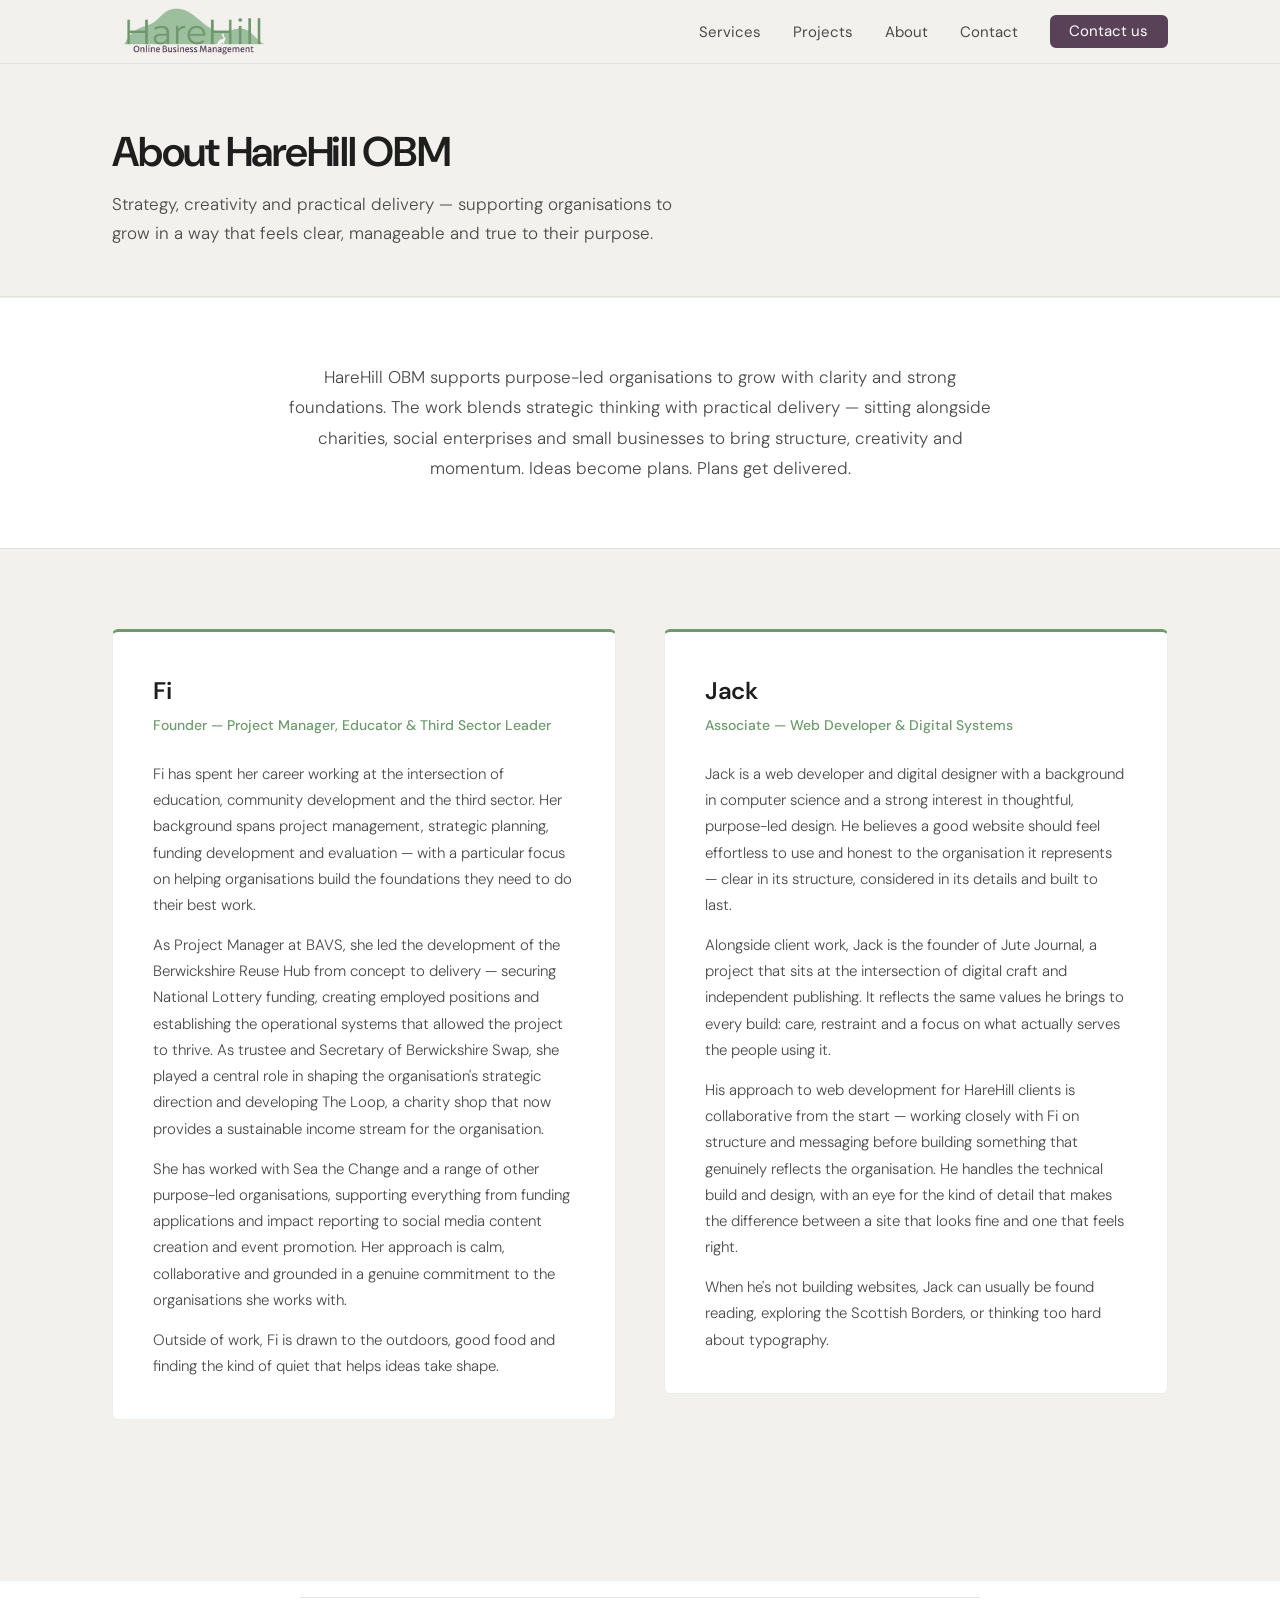
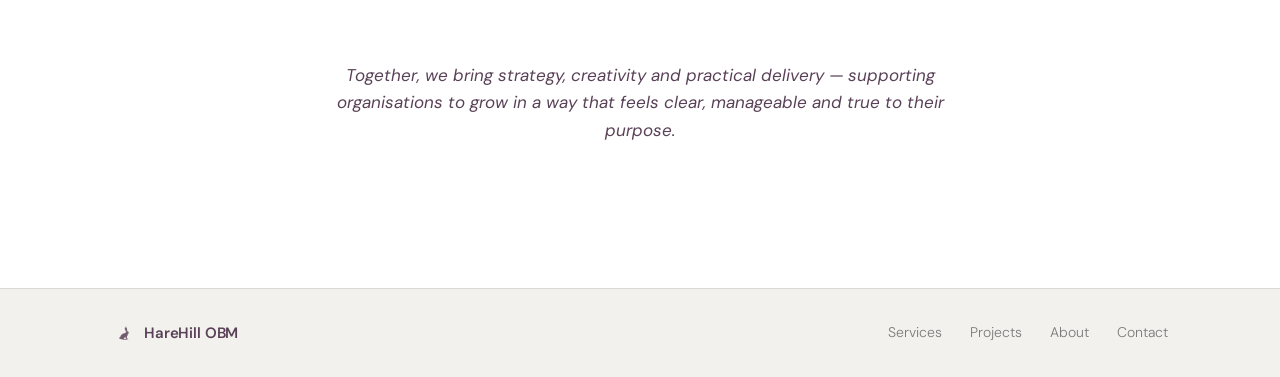
==== about.html @ 1379f740 "fix: replace HH favicon with hare.png across all pages Co-Authored-By: Claude Sonnet 4.6 <noreply@an" ====
<!DOCTYPE html>
<html lang="en">
<head>
  <meta charset="UTF-8">
  <meta name="viewport" content="width=device-width, initial-scale=1.0">
  <meta name="description" content="About HareHill OBM — meet Fi and Jack, the team behind the strategy, creativity and practical delivery.">
  <title>About — HareHill OBM</title>
  <link rel="icon" type="image/png" href="img/hare.png">
  <link rel="preconnect" href="https://fonts.googleapis.com">
  <link rel="preconnect" href="https://fonts.gstatic.com" crossorigin>
  <link href="https://fonts.googleapis.com/css2?family=DM+Sans:ital,opsz,wght@0,9..40,300;0,9..40,400;0,9..40,500;0,9..40,600;1,9..40,300&display=swap" rel="stylesheet">
  <link rel="stylesheet" href="style.css">
</head>
<body>

  <!-- NAV -->
  <header class="nav" id="nav">
    <div class="nav__inner container">
      <a href="index.html" class="nav__logo">
        <img src="img/HareHill%20Logo.png" alt="Hare Hill" class="nav__logo-img">
      </a>
      <button class="nav__hamburger" id="nav-toggle" aria-label="Toggle menu" aria-expanded="false">
        <span></span><span></span><span></span>
      </button>
      <nav class="nav__links">
        <a href="services.html">Services</a>
        <a href="projects.html">Projects</a>
        <a href="about.html">About</a>
        <a href="index.html#contact">Contact</a>
        <a href="index.html#contact" class="btn nav__cta">Contact us</a>
      </nav>
    </div>
  </header>

  <!-- PAGE HERO -->
  <section class="page-hero">
    <div class="container">
      <h1>About HareHill OBM</h1>
      <p>Strategy, creativity and practical delivery — supporting organisations to grow in a way that feels clear, manageable and true to their purpose.</p>
    </div>
  </section>

  <!-- INTRO -->
  <section class="about-intro">
    <div class="container">
      <p>HareHill OBM supports purpose-led organisations to grow with clarity and strong foundations. The work blends strategic thinking with practical delivery — sitting alongside charities, social enterprises and small businesses to bring structure, creativity and momentum. Ideas become plans. Plans get delivered.</p>
    </div>
  </section>

  <!-- TEAM -->
  <section class="team-section">
    <div class="container">
      <div class="team-grid">

        <div class="team-card">
          <h2>Fi</h2>
          <span class="role">Founder — Project Manager, Educator &amp; Third Sector Leader</span>
          <p>Fi has spent her career working at the intersection of education, community development and the third sector. Her background spans project management, strategic planning, funding development and evaluation — with a particular focus on helping organisations build the foundations they need to do their best work.</p>
          <p>As Project Manager at BAVS, she led the development of the Berwickshire Reuse Hub from concept to delivery — securing National Lottery funding, creating employed positions and establishing the operational systems that allowed the project to thrive. As trustee and Secretary of Berwickshire Swap, she played a central role in shaping the organisation's strategic direction and developing The Loop, a charity shop that now provides a sustainable income stream for the organisation.</p>
          <p>She has worked with Sea the Change and a range of other purpose-led organisations, supporting everything from funding applications and impact reporting to social media content creation and event promotion. Her approach is calm, collaborative and grounded in a genuine commitment to the organisations she works with.</p>
          <p>Outside of work, Fi is drawn to the outdoors, good food and finding the kind of quiet that helps ideas take shape.</p>
        </div>

        <div class="team-card">
          <h2>Jack</h2>
          <span class="role">Associate — Web Developer &amp; Digital Systems</span>
          <p>Jack is a web developer and digital designer with a background in computer science and a strong interest in thoughtful, purpose-led design. He believes a good website should feel effortless to use and honest to the organisation it represents — clear in its structure, considered in its details and built to last.</p>
          <p>Alongside client work, Jack is the founder of Jute Journal, a project that sits at the intersection of digital craft and independent publishing. It reflects the same values he brings to every build: care, restraint and a focus on what actually serves the people using it.</p>
          <p>His approach to web development for HareHill clients is collaborative from the start — working closely with Fi on structure and messaging before building something that genuinely reflects the organisation. He handles the technical build and design, with an eye for the kind of detail that makes the difference between a site that looks fine and one that feels right.</p>
          <p>When he's not building websites, Jack can usually be found reading, exploring the Scottish Borders, or thinking too hard about typography.</p>
        </div>

      </div>
    </div>
  </section>

  <!-- CLOSING -->
  <section class="about-closing-section">
    <div class="container">
      <p class="about-closing">Together, we bring strategy, creativity and practical delivery — supporting organisations to grow in a way that feels clear, manageable and true to their purpose.</p>
    </div>
  </section>

  <!-- FOOTER -->
  <footer class="footer">
    <div class="container footer__inner">
      <div class="footer__logo">
        <img src="img/hare.png" alt="Hare Hill" class="footer__hare">
        <span>HareHill OBM</span>
      </div>
      <nav class="footer__links">
        <a href="services.html">Services</a>
        <a href="projects.html">Projects</a>
        <a href="about.html">About</a>
        <a href="index.html#contact">Contact</a>
      </nav>
    </div>
  </footer>

  <script>
    const nav = document.getElementById('nav');
    window.addEventListener('scroll', () => {
      nav.classList.toggle('nav--scrolled', window.scrollY > 10);
    }, { passive: true });

    const toggle = document.getElementById('nav-toggle');
    const navLinks = document.querySelector('.nav__links');
    toggle.addEventListener('click', () => {
      const open = navLinks.classList.toggle('is-open');
      toggle.setAttribute('aria-expanded', open);
    });
    navLinks.querySelectorAll('a').forEach(a => {
      a.addEventListener('click', () => {
        navLinks.classList.remove('is-open');
        toggle.setAttribute('aria-expanded', 'false');
      });
    });
  </script>

</body>
</html>
---- style.css ----
/* ── Reset & Base ─────────────────────────────────────────── */
*, *::before, *::after {
  box-sizing: border-box;
  margin: 0;
  padding: 0;
}

:root {
  --cream:      #f3f1ee;
  --green-dark: #6e9a6e;
  --green-light:#9dbf9e;
  --plum:       #594157;
  --ink:        #1e1e1e;
  --ink-mid:    #4a4a4a;
  --ink-light:  #7a7a7a;
  --white:      #ffffff;

  --font: 'DM Sans', system-ui, sans-serif;
  --container: 1120px;
  --radius: 6px;
  --nav-h: 64px;
}

html {
  scroll-behavior: smooth;
  font-size: 16px;
}

body {
  font-family: var(--font);
  background: var(--cream);
  color: var(--ink);
  line-height: 1.6;
  -webkit-font-smoothing: antialiased;
}

a {
  color: inherit;
  text-decoration: none;
}

img { display: block; max-width: 100%; }

/* ── Layout ───────────────────────────────────────────────── */
.container {
  width: 100%;
  max-width: var(--container);
  margin-inline: auto;
  padding-inline: 2rem;
}

/* ── Typography helpers ───────────────────────────────────── */
.section-header {
  max-width: 540px;
  margin-bottom: 3rem;
}

.section-header h2 {
  font-size: clamp(1.6rem, 3vw, 2rem);
  font-weight: 600;
  color: var(--green-dark);
  letter-spacing: -0.02em;
  margin-bottom: 0.5rem;
}

.section-sub {
  color: var(--ink-mid);
  font-size: 1rem;
  font-weight: 300;
}

/* ── Buttons ──────────────────────────────────────────────── */
.btn {
  display: inline-block;
  padding: 0.75rem 1.75rem;
  border-radius: var(--radius);
  font-family: var(--font);
  font-size: 0.9375rem;
  font-weight: 500;
  cursor: pointer;
  transition: background 0.18s, color 0.18s, border-color 0.18s;
  border: 2px solid transparent;
  line-height: 1;
}

.btn--primary {
  background: var(--green-dark);
  color: var(--white);
  border-color: var(--green-dark);
}
.btn--primary:hover {
  background: #5c8560;
  border-color: #5c8560;
}

.btn--plum {
  background: var(--plum);
  color: var(--white);
  border-color: var(--plum);
}
.btn--plum:hover {
  background: #47324a;
  border-color: #47324a;
}

.btn--outline {
  background: transparent;
  color: var(--green-dark);
  border-color: var(--green-dark);
}
.btn--outline:hover {
  background: var(--green-dark);
  color: var(--white);
}

/* ── Nav ──────────────────────────────────────────────────── */
.nav {
  position: sticky;
  top: 0;
  z-index: 100;
  height: var(--nav-h);
  background: var(--cream);
  border-bottom: 1px solid rgba(110,154,110,0.18);
  transition: background 0.2s, box-shadow 0.2s;
}

.nav--scrolled {
  background: rgba(243,241,238,0.92);
  backdrop-filter: blur(8px);
  box-shadow: 0 1px 0 rgba(0,0,0,0.06);
}

.nav__inner {
  height: 100%;
  display: flex;
  align-items: center;
  justify-content: space-between;
}

.nav__logo {
  display: flex;
  align-items: center;
}

.nav__logo-img {
  height: 50px;
  width: auto;
  display: block;
}

.nav__links {
  display: flex;
  gap: 2rem;
  align-items: center;
}

.nav__links a {
  font-size: 0.9375rem;
  font-weight: 400;
  color: var(--ink-mid);
  transition: color 0.15s;
}

.nav__links a:hover {
  color: var(--green-dark);
}

.nav__links a.is-active {
  color: var(--green-dark);
  font-weight: 500;
}

.nav__cta {
  padding: 0.45rem 1.1rem;
  font-size: 0.875rem;
  background: var(--plum);
  color: var(--white) !important;
  border-color: var(--plum);
  font-weight: 500;
  border-radius: var(--radius);
  border: 2px solid var(--plum);
}

.nav__cta:hover {
  background: #47324a !important;
  border-color: #47324a;
  color: var(--white) !important;
}

/* ── Hamburger ────────────────────────────────────────────── */
.nav__hamburger {
  display: none;
  flex-direction: column;
  justify-content: center;
  gap: 5px;
  background: none;
  border: none;
  cursor: pointer;
  padding: 4px;
}

.nav__hamburger span {
  display: block;
  width: 22px;
  height: 2px;
  background: var(--ink-mid);
  border-radius: 2px;
  transition: transform 0.2s, opacity 0.2s;
}

/* ── Hero ─────────────────────────────────────────────────── */
.hero {
  padding: 7rem 0 6rem;
}

.hero__inner {
  max-width: 680px;
}

.hero__eyebrow {
  display: inline-flex;
  align-items: center;
  background: rgba(89,65,87,0.08);
  color: var(--plum);
  border-radius: 999px;
  padding: 0.3rem 0.85rem;
  font-size: 0.8125rem;
  font-weight: 500;
  letter-spacing: 0.04em;
  margin-bottom: 1.25rem;
}

.hero__eyebrow img {
  height: 16px;
  width: auto;
  opacity: 0.75;
  margin-right: 6px;
}

.hero__headline {
  font-size: clamp(2.2rem, 5vw, 3.4rem);
  font-weight: 600;
  line-height: 1.15;
  letter-spacing: -0.03em;
  color: var(--ink);
  margin-bottom: 1.25rem;
}

.hero__highlight {
  color: var(--green-dark);
}

.hero__sub {
  font-size: 1.125rem;
  font-weight: 300;
  color: var(--ink-mid);
  margin-bottom: 2.25rem;
  max-width: 520px;
}

/* ── Hare Divider ─────────────────────────────────────────── */
.hare-divider {
  display: flex;
  justify-content: center;
  padding: 1rem 0;
}

.hare-divider img {
  height: 40px;
  width: auto;
  opacity: 0.3;
}

/* ── Clients & Partners ───────────────────────────────────── */
.clients {
  padding: 2rem 0 2.5rem;
  border-top: 1px solid rgba(110,154,110,0.15);
}

.clients__label {
  font-size: 0.75rem;
  font-weight: 500;
  color: var(--ink-light);
  letter-spacing: 0.06em;
  text-transform: uppercase;
  text-align: center;
  margin-bottom: 1.5rem;
}

.clients .marquee__item {
  width: auto;
  height: auto;
  padding: 0.75rem 1.5rem;
  min-width: 120px;
}

.clients .marquee__item img {
  height: 60px;
  width: auto;
  object-fit: contain;
  display: block;
}

/* ── Services ─────────────────────────────────────────────── */
.services {
  padding: 5rem 0 6rem;
  border-top: 1px solid rgba(110,154,110,0.15);
}

.services__grid {
  display: grid;
  grid-template-columns: repeat(3, 1fr);
  gap: 1.25rem;
}

.card {
  background: var(--white);
  border-top: 3px solid var(--green-dark);
  border-right: 1px solid rgba(110,154,110,0.15);
  border-bottom: 1px solid rgba(110,154,110,0.15);
  border-left: 1px solid rgba(110,154,110,0.15);
  border-radius: var(--radius);
  padding: 1.75rem;
  transition: border-color 0.18s;
}

.card:hover {
  border-color: var(--green-light);
  border-top-color: var(--green-dark);
}

.card__icon {
  width: 40px;
  height: 40px;
  display: flex;
  align-items: center;
  justify-content: center;
  background: var(--cream);
  border-radius: var(--radius);
  color: var(--plum);
  margin-bottom: 1.1rem;
}

.card h3 {
  font-size: 0.9375rem;
  font-weight: 600;
  color: var(--ink);
  margin-bottom: 0.5rem;
  letter-spacing: -0.01em;
}

.card p {
  font-size: 0.875rem;
  color: var(--ink-mid);
  font-weight: 300;
  line-height: 1.65;
}

.card__link {
  font-size: 0.8125rem;
  font-weight: 500;
  color: var(--green-dark);
  margin-top: 0.85rem;
  display: block;
  transition: color 0.15s;
}

.card__link:hover {
  color: var(--plum);
}

/* ── Projects / Marquee ───────────────────────────────────── */
.projects {
  padding: 5rem 0 6rem;
  border-top: 1px solid rgba(110,154,110,0.15);
}

.marquee {
  overflow: hidden;
  position: relative;
}

.marquee::before,
.marquee::after {
  content: '';
  position: absolute;
  top: 0;
  bottom: 0;
  width: 80px;
  z-index: 2;
  pointer-events: none;
}

.marquee::before {
  left: 0;
  background: linear-gradient(to right, var(--cream), transparent);
}

.marquee::after {
  right: 0;
  background: linear-gradient(to left, var(--cream), transparent);
}

.marquee__track {
  display: flex;
  gap: 1.5rem;
  width: max-content;
  animation: marquee-scroll 30s linear infinite;
}

.marquee__item {
  width: 140px;
  height: 60px;
  background: var(--white);
  border: 1px solid rgba(110,154,110,0.15);
  border-radius: var(--radius);
  display: flex;
  align-items: center;
  justify-content: center;
  flex-shrink: 0;
}

.marquee__item span {
  font-size: 0.75rem;
  color: var(--ink-light);
  font-weight: 300;
}

@keyframes marquee-scroll {
  from { transform: translateX(0); }
  to { transform: translateX(-50%); }
}

/* ── About ────────────────────────────────────────────────── */
.about {
  padding: 5rem 0 6rem;
  border-top: 1px solid rgba(110,154,110,0.15);
  background: var(--white);
}

.about__inner {
  max-width: 680px;
}

.about__text h2 {
  font-size: clamp(1.6rem, 3vw, 2rem);
  font-weight: 600;
  color: var(--green-dark);
  letter-spacing: -0.02em;
  margin-bottom: 1.25rem;
}

.about__text p {
  font-size: 0.9375rem;
  color: var(--ink-mid);
  font-weight: 300;
  line-height: 1.75;
  margin-bottom: 1rem;
}

.about__text p:last-of-type {
  margin-bottom: 2rem;
}

.about__aside {
  display: flex;
  flex-direction: column;
  gap: 1.75rem;
}

.about__stat {
  background: var(--plum);
  border-radius: var(--radius);
  padding: 1.25rem 1.5rem;
  display: flex;
  flex-direction: column;
  gap: 0.2rem;
  position: relative;
  overflow: hidden;
}

.about__stat-num {
  font-size: 2rem;
  font-weight: 600;
  color: var(--white);
  letter-spacing: -0.03em;
  line-height: 1;
}

.about__stat-label {
  font-size: 0.875rem;
  color: rgba(255,255,255,0.65);
  font-weight: 300;
}

.stat__hare {
  position: absolute;
  right: -8px;
  bottom: -8px;
  height: 52px;
  width: auto;
  opacity: 0.12;
  filter: brightness(0) invert(1);
}

/* ── Contact ──────────────────────────────────────────────── */
.contact {
  padding: 5rem 0 6rem;
  border-top: 1px solid rgba(110,154,110,0.15);
}

.contact__form {
  max-width: 640px;
  display: flex;
  flex-direction: column;
  gap: 1.25rem;
}

.form-row--two {
  display: grid;
  grid-template-columns: 1fr 1fr;
  gap: 1.25rem;
}

.form-group {
  display: flex;
  flex-direction: column;
  gap: 0.4rem;
}

.form-group label {
  font-size: 0.8125rem;
  font-weight: 500;
  color: var(--ink-mid);
  letter-spacing: 0.01em;
}

.form-group input,
.form-group textarea {
  font-family: var(--font);
  font-size: 0.9375rem;
  font-weight: 300;
  color: var(--ink);
  background: var(--white);
  border: 1px solid rgba(110,154,110,0.3);
  border-radius: var(--radius);
  padding: 0.75rem 1rem;
  outline: none;
  transition: border-color 0.15s;
  resize: vertical;
}

.form-group input::placeholder,
.form-group textarea::placeholder {
  color: #b0aeab;
}

.form-group input:focus,
.form-group textarea:focus {
  border-color: var(--green-dark);
}

/* ── Footer ───────────────────────────────────────────────── */
.footer {
  padding: 2rem 0;
  border-top: 1px solid rgba(89,65,87,0.15);
}

.footer__inner {
  display: flex;
  align-items: center;
  justify-content: space-between;
}

.footer__logo {
  display: flex;
  align-items: center;
  gap: 8px;
  font-size: 0.9375rem;
  font-weight: 600;
  color: var(--plum);
  letter-spacing: -0.01em;
}

.footer__hare {
  height: 24px;
  width: auto;
  opacity: 0.85;
}

.footer__links {
  display: flex;
  gap: 1.75rem;
}

.footer__links a {
  font-size: 0.875rem;
  font-weight: 300;
  color: var(--ink-light);
  transition: color 0.15s;
}

.footer__links a:hover {
  color: var(--plum);
}

/* ── Scroll margin ────────────────────────────────────────── */
#hero, #services, #projects, #about, #contact {
  scroll-margin-top: var(--nav-h);
}

/* ── Project Cards (homepage grid) ───────────────────────── */
.projects__grid {
  display: grid;
  grid-template-columns: repeat(2, 1fr);
  gap: 1.25rem;
}

.project-card {
  display: block;
  background: var(--white);
  border-top: 3px solid var(--green-dark);
  border-right: 1px solid rgba(110,154,110,0.15);
  border-bottom: 1px solid rgba(110,154,110,0.15);
  border-left: 1px solid rgba(110,154,110,0.15);
  border-radius: var(--radius);
  overflow: hidden;
  transition: border-color 0.18s, box-shadow 0.18s;
  color: inherit;
}

.project-card:hover {
  border-color: var(--green-light);
  border-top-color: var(--green-dark);
  box-shadow: 0 4px 16px rgba(0,0,0,0.06);
}

.project-card > img {
  width: 100%;
  height: 180px;
  object-fit: cover;
  display: block;
}

.project-card__body {
  padding: 1.5rem 1.75rem 1.75rem;
}

.project-card__body h3 {
  font-size: 0.9375rem;
  font-weight: 600;
  color: var(--ink);
  margin-bottom: 0.4rem;
  letter-spacing: -0.01em;
}

.project-card__body p {
  font-size: 0.875rem;
  color: var(--ink-mid);
  font-weight: 300;
  line-height: 1.65;
  margin-bottom: 0.75rem;
}

/* ── Page Hero (inner pages) ──────────────────────────────── */
.page-hero {
  padding: 4rem 0 3rem;
  border-bottom: 1px solid rgba(110,154,110,0.15);
}

.page-hero h1 {
  font-size: clamp(1.8rem, 4vw, 2.6rem);
  font-weight: 600;
  color: var(--ink);
  letter-spacing: -0.03em;
  line-height: 1.2;
  margin-bottom: 0.75rem;
  max-width: 600px;
}

.page-hero p {
  font-size: 1.0625rem;
  font-weight: 300;
  color: var(--ink-mid);
  max-width: 560px;
  line-height: 1.7;
}

/* ── Service Sections ─────────────────────────────────────── */
.service-section {
  padding: 5rem 0;
  border-top: 1px solid rgba(110,154,110,0.15);
}

.service-section--alt {
  background: var(--white);
}

.service-section__inner {
  display: grid;
  grid-template-columns: 1fr 1fr;
  gap: 4rem;
  align-items: center;
}

.service-eyebrow {
  display: inline-block;
  background: rgba(110,154,110,0.12);
  color: var(--green-dark);
  border-radius: 999px;
  padding: 0.3rem 0.85rem;
  font-size: 0.8125rem;
  font-weight: 500;
  letter-spacing: 0.04em;
  margin-bottom: 1rem;
}

.service-section h2 {
  font-size: clamp(1.6rem, 3vw, 2rem);
  font-weight: 600;
  color: var(--green-dark);
  letter-spacing: -0.02em;
  margin-bottom: 1.25rem;
}

.service-section p {
  font-size: 0.9375rem;
  color: var(--ink-mid);
  font-weight: 300;
  line-height: 1.75;
  margin-bottom: 1rem;
}

.service-section p:last-of-type {
  margin-bottom: 0;
}

.pricing-note {
  font-size: 0.875rem;
  color: var(--ink-light);
  font-style: italic;
  border-left: 3px solid var(--green-light);
  padding-left: 1rem;
  margin-top: 1.5rem;
  line-height: 1.6;
}

.pricing-cards {
  display: grid;
  grid-template-columns: 1fr 1fr;
  gap: 1.25rem;
  margin-top: 1.5rem;
}

.pricing-card {
  background: var(--white);
  border-top: 3px solid var(--plum);
  border-right: 1px solid rgba(110,154,110,0.15);
  border-bottom: 1px solid rgba(110,154,110,0.15);
  border-left: 1px solid rgba(110,154,110,0.15);
  border-radius: var(--radius);
  padding: 1.75rem;
}

.pricing-card h4 {
  font-size: 0.9375rem;
  font-weight: 600;
  color: var(--ink);
  margin-bottom: 0.35rem;
}

.pricing-card__price {
  display: block;
  font-size: 1.75rem;
  font-weight: 600;
  color: var(--plum);
  letter-spacing: -0.03em;
  margin-bottom: 0.85rem;
  line-height: 1.1;
}

.pricing-card p {
  font-size: 0.875rem;
  color: var(--ink-mid);
  font-weight: 300;
  line-height: 1.65;
  margin-bottom: 0;
}

.service-section__decoration {
  display: flex;
  align-items: center;
  justify-content: center;
  opacity: 0.12;
}

.service-section__decoration img {
  height: 180px;
  width: auto;
}

/* ── Project Sections (projects page) ─────────────────────── */
.project-section {
  padding: 5rem 0;
  border-top: 1px solid rgba(110,154,110,0.15);
}

.project-section--alt {
  background: var(--white);
}

.project-section__inner {
  display: grid;
  grid-template-columns: 1fr 1fr;
  gap: 4rem;
  align-items: start;
}

.project-section--reverse .project-section__inner {
  direction: rtl;
}

.project-section--reverse .project-section__inner > * {
  direction: ltr;
}

.project-images {
  display: flex;
  flex-direction: column;
  gap: 1rem;
}

.project-images__primary {
  width: 100%;
  height: 280px;
  object-fit: cover;
  border-radius: var(--radius);
  display: block;
}

.project-images__secondary {
  display: grid;
  grid-template-columns: repeat(auto-fit, minmax(100px, 1fr));
  gap: 0.5rem;
}

.project-images__secondary img {
  width: 100%;
  height: 100px;
  object-fit: cover;
  border-radius: var(--radius);
  display: block;
}

.project-eyebrow {
  display: inline-block;
  background: rgba(110,154,110,0.12);
  color: var(--green-dark);
  border-radius: 999px;
  padding: 0.3rem 0.85rem;
  font-size: 0.8125rem;
  font-weight: 500;
  letter-spacing: 0.04em;
  margin-bottom: 0.75rem;
}

.project-section h2 {
  font-size: clamp(1.5rem, 3vw, 1.875rem);
  font-weight: 600;
  color: var(--ink);
  letter-spacing: -0.02em;
  margin-bottom: 0.5rem;
}

.project-tagline {
  font-style: italic;
  color: var(--plum);
  font-size: 1rem;
  margin-bottom: 1.5rem;
  font-weight: 300;
  line-height: 1.5;
}

.project-subheading {
  font-size: 0.8125rem;
  font-weight: 600;
  color: var(--green-dark);
  letter-spacing: 0.06em;
  text-transform: uppercase;
  margin-top: 1.25rem;
  margin-bottom: 0.35rem;
}

.project-section p {
  font-size: 0.9375rem;
  color: var(--ink-mid);
  font-weight: 300;
  line-height: 1.75;
}

/* ── Services CTA Banner ──────────────────────────────────── */
.services-cta {
  background: var(--cream);
  border-top: 1px solid rgba(110,154,110,0.15);
  border-bottom: 1px solid rgba(110,154,110,0.15);
  padding: 1.5rem 0;
  text-align: center;
}

.services-cta p {
  font-size: 1rem;
  color: var(--ink-mid);
  font-weight: 300;
}

.services-cta a {
  color: var(--plum);
  font-weight: 500;
  transition: color 0.15s;
}

.services-cta a:hover {
  color: var(--green-dark);
}

/* ── About Page ───────────────────────────────────────────── */
.about-intro {
  padding: 4rem 0;
  background: var(--white);
  border-top: 1px solid rgba(110,154,110,0.15);
}

.about-intro p {
  font-size: 1.0625rem;
  color: var(--ink-mid);
  font-weight: 300;
  line-height: 1.8;
  max-width: 720px;
  margin-inline: auto;
  text-align: center;
}

.team-grid {
  padding: 5rem 0;
  display: grid;
  grid-template-columns: 1fr 1fr;
  gap: 3rem;
  align-items: start;
}

.team-card {
  background: var(--white);
  border-top: 3px solid var(--green-dark);
  border-right: 1px solid rgba(110,154,110,0.15);
  border-bottom: 1px solid rgba(110,154,110,0.15);
  border-left: 1px solid rgba(110,154,110,0.15);
  border-radius: var(--radius);
  padding: 2.5rem;
}

.team-card h2 {
  font-size: 1.5rem;
  color: var(--ink);
  font-weight: 600;
  margin-bottom: 0.25rem;
  letter-spacing: -0.02em;
}

.team-card .role {
  font-size: 0.875rem;
  color: var(--green-dark);
  font-weight: 500;
  margin-bottom: 1.5rem;
  display: block;
}

.team-card p {
  font-size: 0.9375rem;
  color: var(--ink-mid);
  font-weight: 300;
  line-height: 1.75;
  margin-bottom: 0.85rem;
}

.team-card p:last-child {
  margin-bottom: 0;
}

/* ── About page section wrappers ──────────────────────────── */
.team-section {
  padding: 0 0 5rem;
  border-top: 1px solid rgba(110,154,110,0.15);
}

.about-closing-section {
  background: var(--white);
  border-top: 1px solid rgba(110,154,110,0.15);
  padding: 1rem 0 5rem;
}

/* ── Project card — no image state ───────────────────────── */
.project-card {
  min-height: 240px;
}

.project-card--no-image {
  background: var(--cream);
  border: 1px solid rgba(110,154,110,0.2);
  border-top: 3px solid var(--green-dark);
}

.project-card--no-image .project-card__body {
  padding-top: 2.5rem;
}

.about-closing {
  text-align: center;
  font-style: italic;
  color: var(--plum);
  font-size: 1.0625rem;
  padding: 4rem 0;
  border-top: 1px solid rgba(89,65,87,0.15);
  max-width: 680px;
  margin-inline: auto;
  line-height: 1.6;
}

/* ── Responsive ───────────────────────────────────────────── */
@media (max-width: 900px) {
  .services__grid {
    grid-template-columns: repeat(2, 1fr);
  }

  .about__aside {
    flex-direction: row;
    flex-wrap: wrap;
  }

  .about__stat {
    flex: 1;
    min-width: 140px;
  }
}

@media (max-width: 768px) {
  .nav__hamburger {
    display: flex;
  }

  .nav__links {
    display: none;
    position: absolute;
    top: var(--nav-h);
    left: 0;
    right: 0;
    background: var(--cream);
    border-bottom: 1px solid rgba(110,154,110,0.18);
    flex-direction: column;
    padding: 0.5rem 2rem 1.25rem;
    gap: 0;
    z-index: 99;
  }

  .nav__links.is-open {
    display: flex;
  }

  .nav__links a {
    padding: 0.75rem 0;
    border-bottom: 1px solid rgba(110,154,110,0.1);
    font-size: 1rem;
  }

  .nav__links a:last-child {
    border-bottom: none;
  }

  .nav__cta {
    display: block;
    text-align: center;
    margin-top: 0.5rem;
    padding: 0.75rem 1rem !important;
    width: 100%;
    box-sizing: border-box;
  }

  .service-section__inner {
    grid-template-columns: 1fr;
    gap: 2rem;
  }

  .service-section__decoration {
    display: none;
  }

  .pricing-cards {
    grid-template-columns: 1fr;
  }

  .project-section__inner {
    grid-template-columns: 1fr;
    gap: 2rem;
  }

  .project-section--reverse .project-section__inner {
    direction: ltr;
  }

  .projects__grid {
    grid-template-columns: 1fr;
  }

  .team-grid {
    grid-template-columns: 1fr;
  }
}

@media (max-width: 640px) {
  .nav__links {
    gap: 1.25rem;
  }

  .hero {
    padding: 4rem 0 4rem;
  }

  .services__grid {
    grid-template-columns: 1fr;
  }

  .form-row--two {
    grid-template-columns: 1fr;
  }

  .footer__inner {
    flex-direction: column;
    gap: 1.25rem;
    text-align: center;
  }

  .footer__links {
    gap: 1.25rem;
  }
}
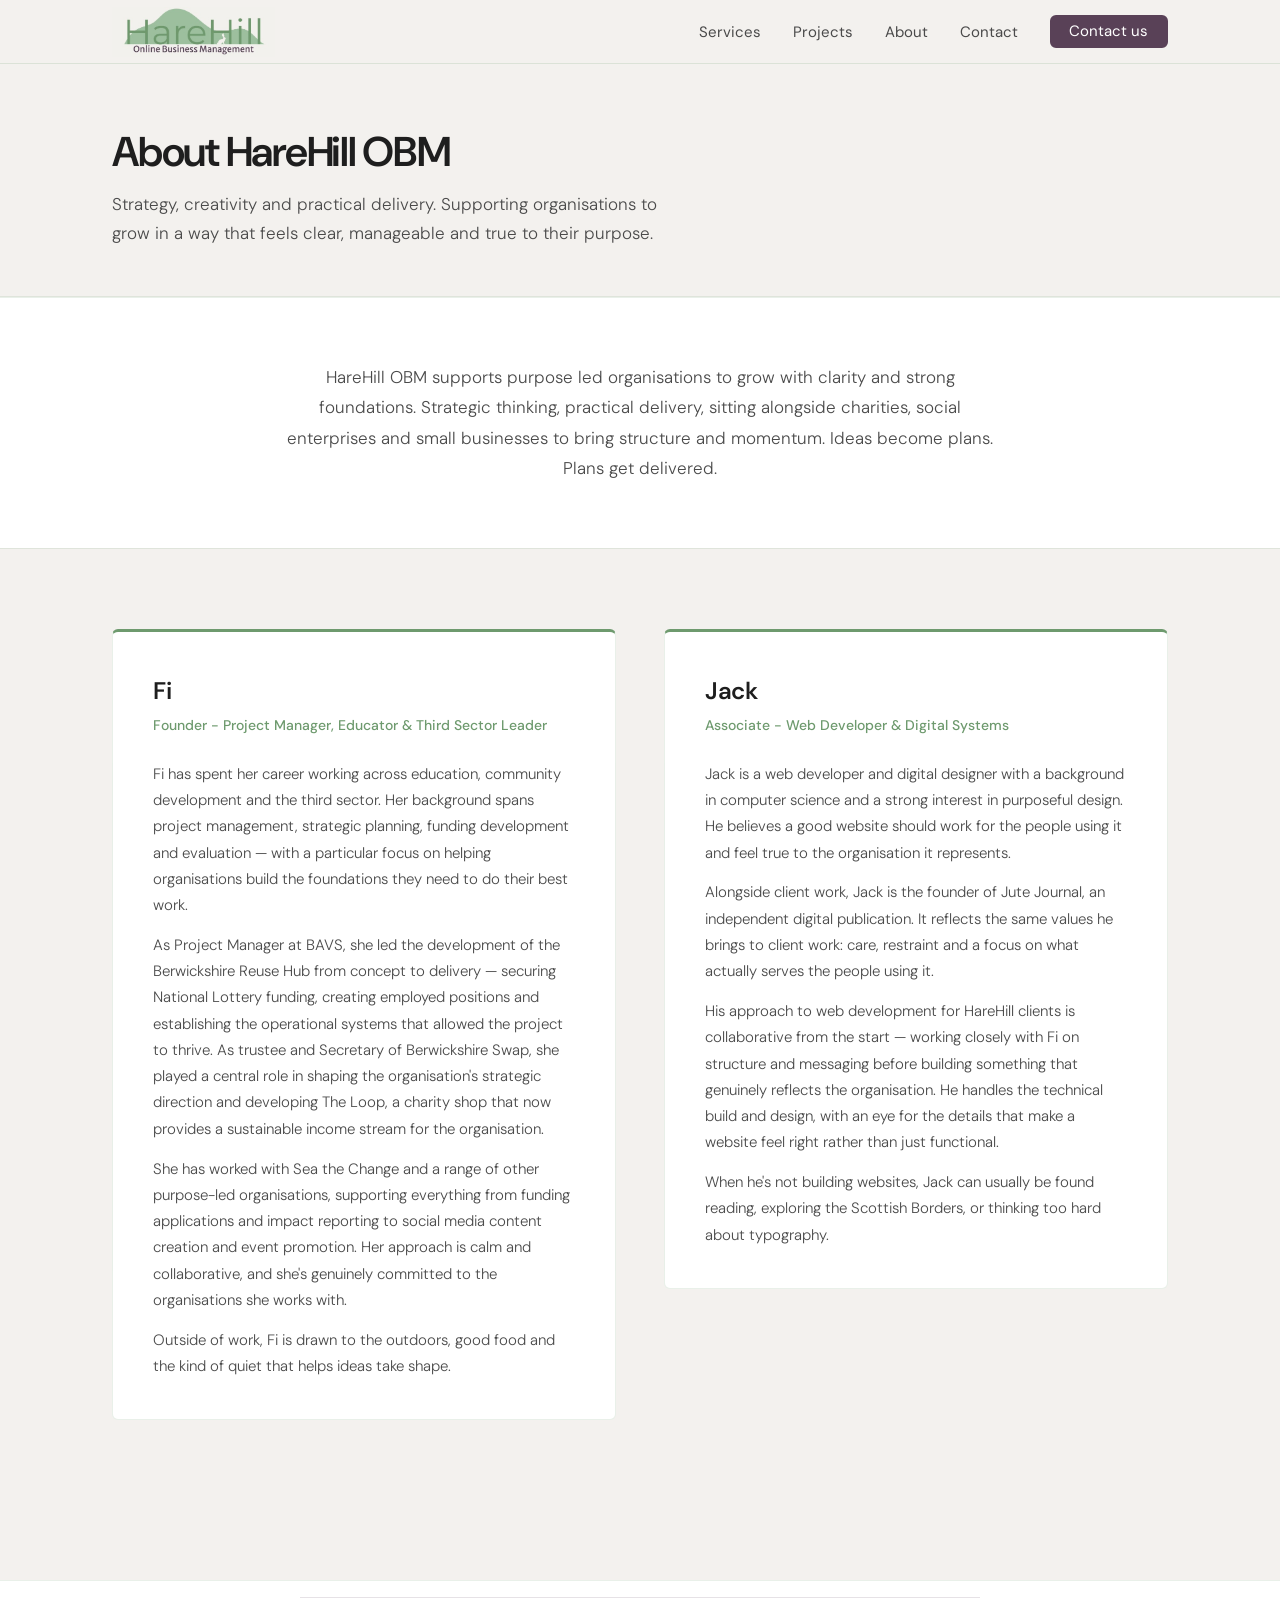
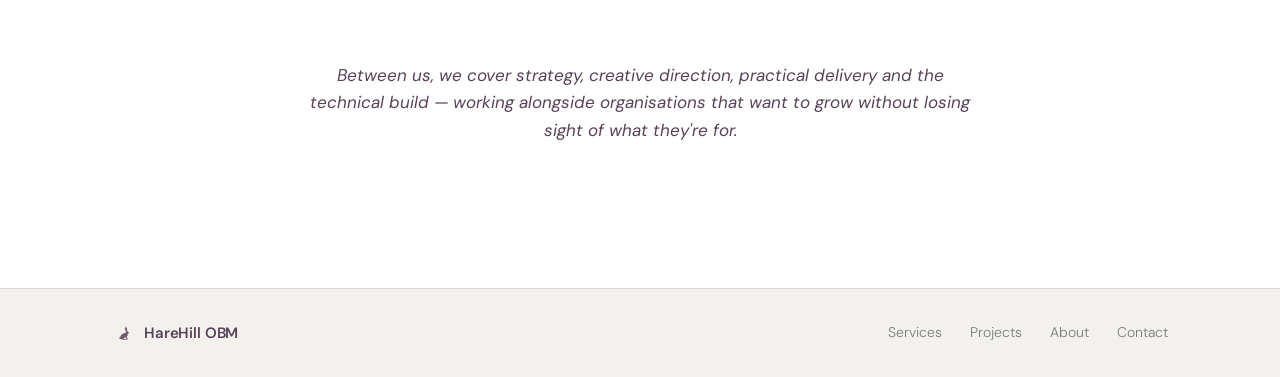
==== commit 7b319df2: "Changing wording to make it read less AI generated" ====
--- a/about.html
+++ b/about.html
@@ -4,7 +4,7 @@
   <meta charset="UTF-8">
   <meta name="viewport" content="width=device-width, initial-scale=1.0">
   <meta name="description" content="About HareHill OBM — meet Fi and Jack, the team behind the strategy, creativity and practical delivery.">
-  <title>About — HareHill OBM</title>
+  <title>About</title>
   <link rel="icon" type="image/png" href="img/hare.png">
   <link rel="preconnect" href="https://fonts.googleapis.com">
   <link rel="preconnect" href="https://fonts.gstatic.com" crossorigin>
@@ -36,14 +36,14 @@
   <section class="page-hero">
     <div class="container">
       <h1>About HareHill OBM</h1>
-      <p>Strategy, creativity and practical delivery — supporting organisations to grow in a way that feels clear, manageable and true to their purpose.</p>
+      <p>Strategy, creativity and practical delivery. Supporting organisations to grow in a way that feels clear, manageable and true to their purpose.</p>
     </div>
   </section>
 
   <!-- INTRO -->
   <section class="about-intro">
     <div class="container">
-      <p>HareHill OBM supports purpose-led organisations to grow with clarity and strong foundations. The work blends strategic thinking with practical delivery — sitting alongside charities, social enterprises and small businesses to bring structure, creativity and momentum. Ideas become plans. Plans get delivered.</p>
+      <p>HareHill OBM supports purpose led organisations to grow with clarity and strong foundations. Strategic thinking, practical delivery, sitting alongside charities, social enterprises and small businesses to bring structure and momentum. Ideas become plans. Plans get delivered.</p>
     </div>
   </section>
 
@@ -54,19 +54,19 @@
 
         <div class="team-card">
           <h2>Fi</h2>
-          <span class="role">Founder — Project Manager, Educator &amp; Third Sector Leader</span>
-          <p>Fi has spent her career working at the intersection of education, community development and the third sector. Her background spans project management, strategic planning, funding development and evaluation — with a particular focus on helping organisations build the foundations they need to do their best work.</p>
+          <span class="role">Founder - Project Manager, Educator &amp; Third Sector Leader</span>
+          <p>Fi has spent her career working across education, community development and the third sector. Her background spans project management, strategic planning, funding development and evaluation — with a particular focus on helping organisations build the foundations they need to do their best work.</p>
           <p>As Project Manager at BAVS, she led the development of the Berwickshire Reuse Hub from concept to delivery — securing National Lottery funding, creating employed positions and establishing the operational systems that allowed the project to thrive. As trustee and Secretary of Berwickshire Swap, she played a central role in shaping the organisation's strategic direction and developing The Loop, a charity shop that now provides a sustainable income stream for the organisation.</p>
-          <p>She has worked with Sea the Change and a range of other purpose-led organisations, supporting everything from funding applications and impact reporting to social media content creation and event promotion. Her approach is calm, collaborative and grounded in a genuine commitment to the organisations she works with.</p>
-          <p>Outside of work, Fi is drawn to the outdoors, good food and finding the kind of quiet that helps ideas take shape.</p>
+          <p>She has worked with Sea the Change and a range of other purpose-led organisations, supporting everything from funding applications and impact reporting to social media content creation and event promotion. Her approach is calm and collaborative, and she's genuinely committed to the organisations she works with.</p>
+          <p>Outside of work, Fi is drawn to the outdoors, good food and the kind of quiet that helps ideas take shape.</p>
         </div>
 
         <div class="team-card">
           <h2>Jack</h2>
-          <span class="role">Associate — Web Developer &amp; Digital Systems</span>
-          <p>Jack is a web developer and digital designer with a background in computer science and a strong interest in thoughtful, purpose-led design. He believes a good website should feel effortless to use and honest to the organisation it represents — clear in its structure, considered in its details and built to last.</p>
-          <p>Alongside client work, Jack is the founder of Jute Journal, a project that sits at the intersection of digital craft and independent publishing. It reflects the same values he brings to every build: care, restraint and a focus on what actually serves the people using it.</p>
-          <p>His approach to web development for HareHill clients is collaborative from the start — working closely with Fi on structure and messaging before building something that genuinely reflects the organisation. He handles the technical build and design, with an eye for the kind of detail that makes the difference between a site that looks fine and one that feels right.</p>
+          <span class="role">Associate - Web Developer &amp; Digital Systems</span>
+          <p>Jack is a web developer and digital designer with a background in computer science and a strong interest in purposeful design. He believes a good website should work for the people using it and feel true to the organisation it represents.</p>
+          <p>Alongside client work, Jack is the founder of Jute Journal, an independent digital publication. It reflects the same values he brings to client work: care, restraint and a focus on what actually serves the people using it.</p>
+          <p>His approach to web development for HareHill clients is collaborative from the start — working closely with Fi on structure and messaging before building something that genuinely reflects the organisation. He handles the technical build and design, with an eye for the details that make a website feel right rather than just functional.</p>
           <p>When he's not building websites, Jack can usually be found reading, exploring the Scottish Borders, or thinking too hard about typography.</p>
         </div>
 
@@ -77,7 +77,7 @@
   <!-- CLOSING -->
   <section class="about-closing-section">
     <div class="container">
-      <p class="about-closing">Together, we bring strategy, creativity and practical delivery — supporting organisations to grow in a way that feels clear, manageable and true to their purpose.</p>
+      <p class="about-closing">Between us, we cover strategy, creative direction, practical delivery and the technical build — working alongside organisations that want to grow without losing sight of what they're for.</p>
     </div>
   </section>
 
@@ -118,4 +118,4 @@
   </script>
 
 </body>
-</html>
+</html>
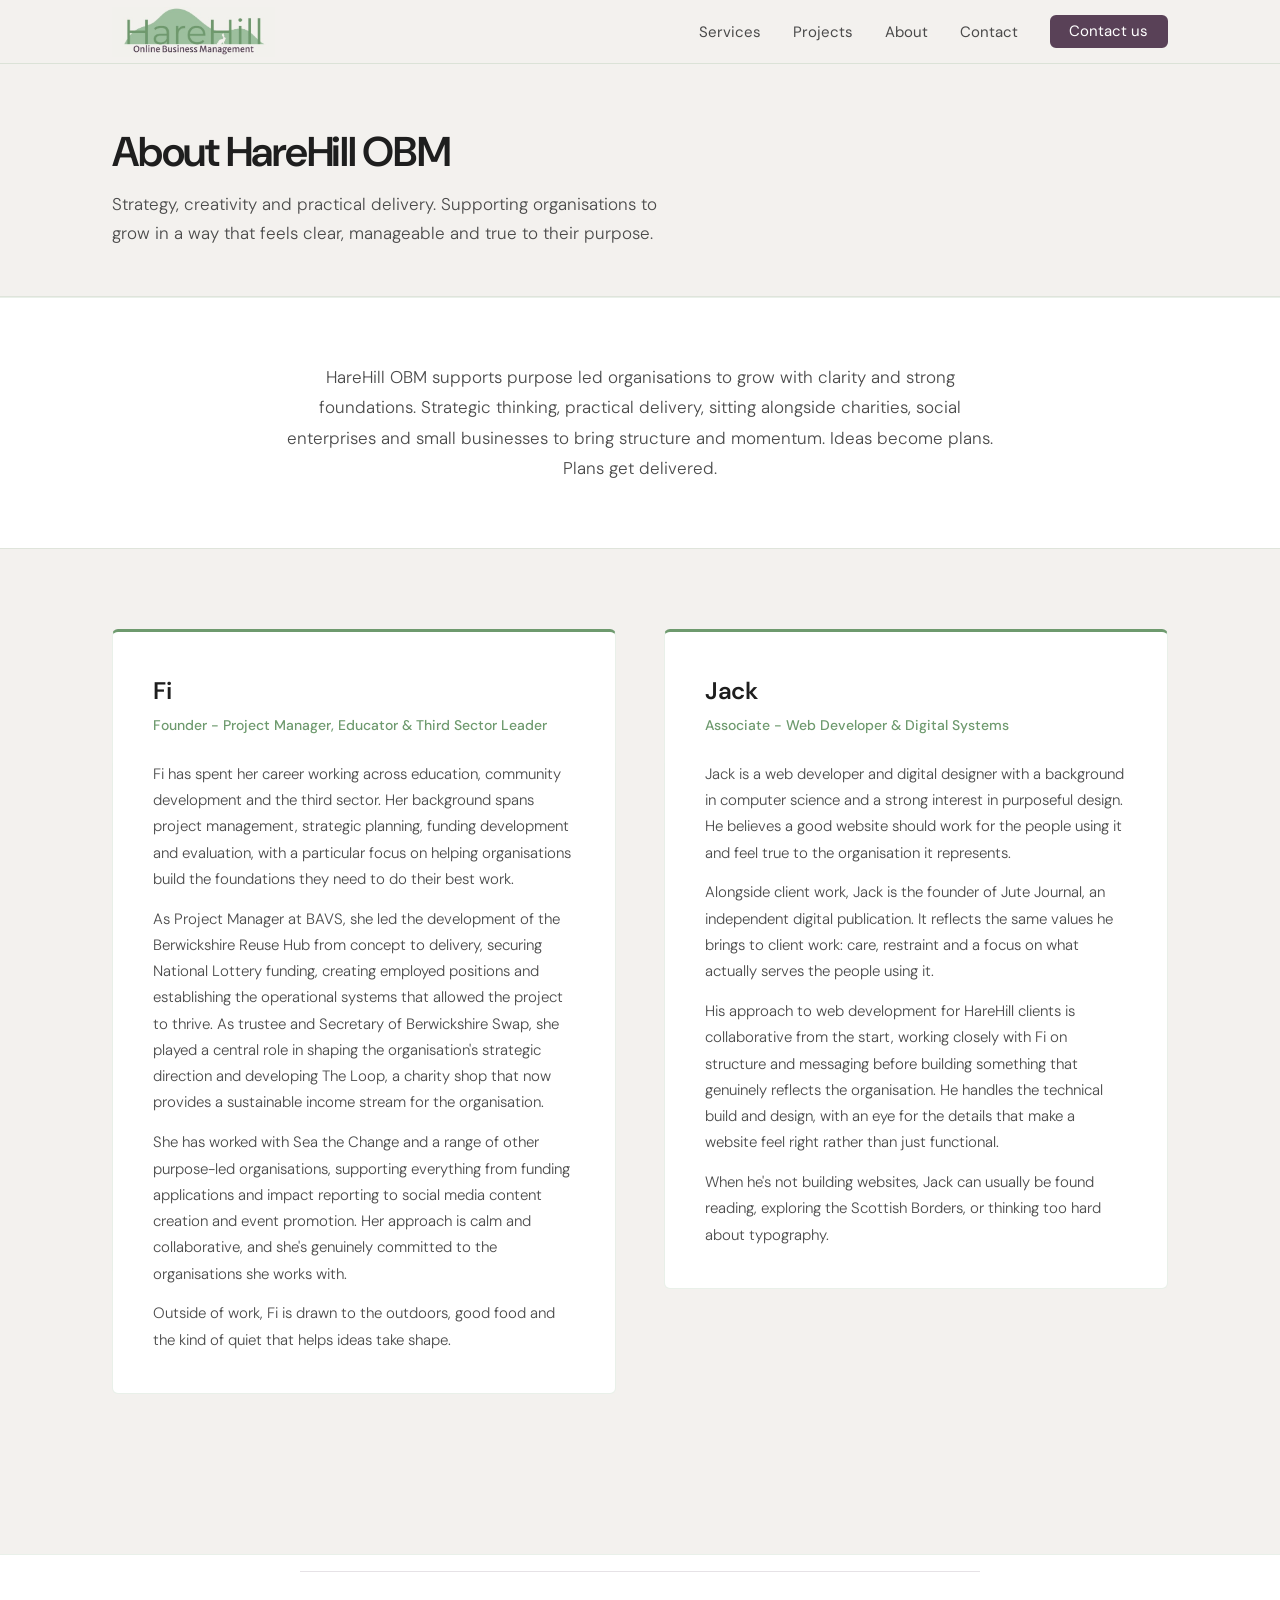
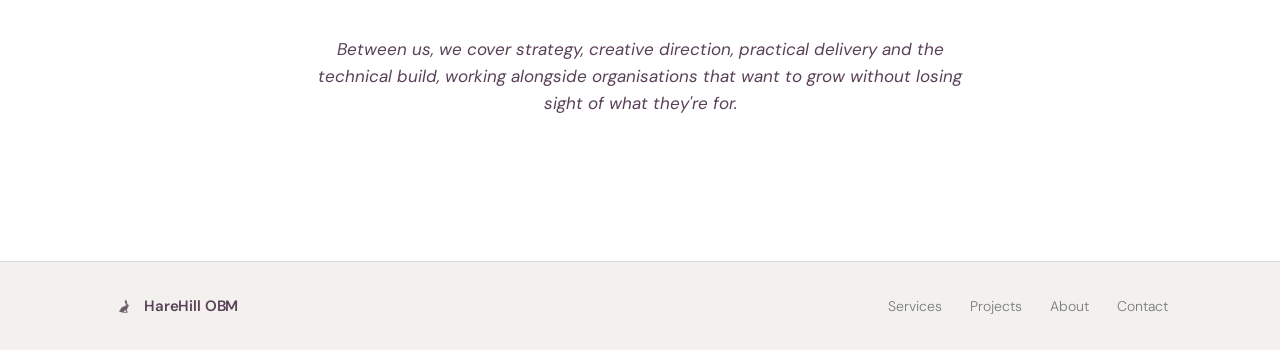
==== commit a5b31bce: "fix: update meta descriptions and improve sentence structure across multiple HTML files" ====
--- a/about.html
+++ b/about.html
@@ -3,7 +3,7 @@
 <head>
   <meta charset="UTF-8">
   <meta name="viewport" content="width=device-width, initial-scale=1.0">
-  <meta name="description" content="About HareHill OBM — meet Fi and Jack, the team behind the strategy, creativity and practical delivery.">
+  <meta name="description" content="About HareHill OBM: meet Fi and Jack, the team behind the strategy, creativity and practical delivery.">
   <title>About</title>
   <link rel="icon" type="image/png" href="img/hare.png">
   <link rel="preconnect" href="https://fonts.googleapis.com">
@@ -55,8 +55,8 @@
         <div class="team-card">
           <h2>Fi</h2>
           <span class="role">Founder - Project Manager, Educator &amp; Third Sector Leader</span>
-          <p>Fi has spent her career working across education, community development and the third sector. Her background spans project management, strategic planning, funding development and evaluation — with a particular focus on helping organisations build the foundations they need to do their best work.</p>
-          <p>As Project Manager at BAVS, she led the development of the Berwickshire Reuse Hub from concept to delivery — securing National Lottery funding, creating employed positions and establishing the operational systems that allowed the project to thrive. As trustee and Secretary of Berwickshire Swap, she played a central role in shaping the organisation's strategic direction and developing The Loop, a charity shop that now provides a sustainable income stream for the organisation.</p>
+          <p>Fi has spent her career working across education, community development and the third sector. Her background spans project management, strategic planning, funding development and evaluation, with a particular focus on helping organisations build the foundations they need to do their best work.</p>
+          <p>As Project Manager at BAVS, she led the development of the Berwickshire Reuse Hub from concept to delivery, securing National Lottery funding, creating employed positions and establishing the operational systems that allowed the project to thrive. As trustee and Secretary of Berwickshire Swap, she played a central role in shaping the organisation's strategic direction and developing The Loop, a charity shop that now provides a sustainable income stream for the organisation.</p>
           <p>She has worked with Sea the Change and a range of other purpose-led organisations, supporting everything from funding applications and impact reporting to social media content creation and event promotion. Her approach is calm and collaborative, and she's genuinely committed to the organisations she works with.</p>
           <p>Outside of work, Fi is drawn to the outdoors, good food and the kind of quiet that helps ideas take shape.</p>
         </div>
@@ -66,7 +66,7 @@
           <span class="role">Associate - Web Developer &amp; Digital Systems</span>
           <p>Jack is a web developer and digital designer with a background in computer science and a strong interest in purposeful design. He believes a good website should work for the people using it and feel true to the organisation it represents.</p>
           <p>Alongside client work, Jack is the founder of Jute Journal, an independent digital publication. It reflects the same values he brings to client work: care, restraint and a focus on what actually serves the people using it.</p>
-          <p>His approach to web development for HareHill clients is collaborative from the start — working closely with Fi on structure and messaging before building something that genuinely reflects the organisation. He handles the technical build and design, with an eye for the details that make a website feel right rather than just functional.</p>
+          <p>His approach to web development for HareHill clients is collaborative from the start, working closely with Fi on structure and messaging before building something that genuinely reflects the organisation. He handles the technical build and design, with an eye for the details that make a website feel right rather than just functional.</p>
           <p>When he's not building websites, Jack can usually be found reading, exploring the Scottish Borders, or thinking too hard about typography.</p>
         </div>
 
@@ -77,7 +77,7 @@
   <!-- CLOSING -->
   <section class="about-closing-section">
     <div class="container">
-      <p class="about-closing">Between us, we cover strategy, creative direction, practical delivery and the technical build — working alongside organisations that want to grow without losing sight of what they're for.</p>
+      <p class="about-closing">Between us, we cover strategy, creative direction, practical delivery and the technical build, working alongside organisations that want to grow without losing sight of what they're for.</p>
     </div>
   </section>
 
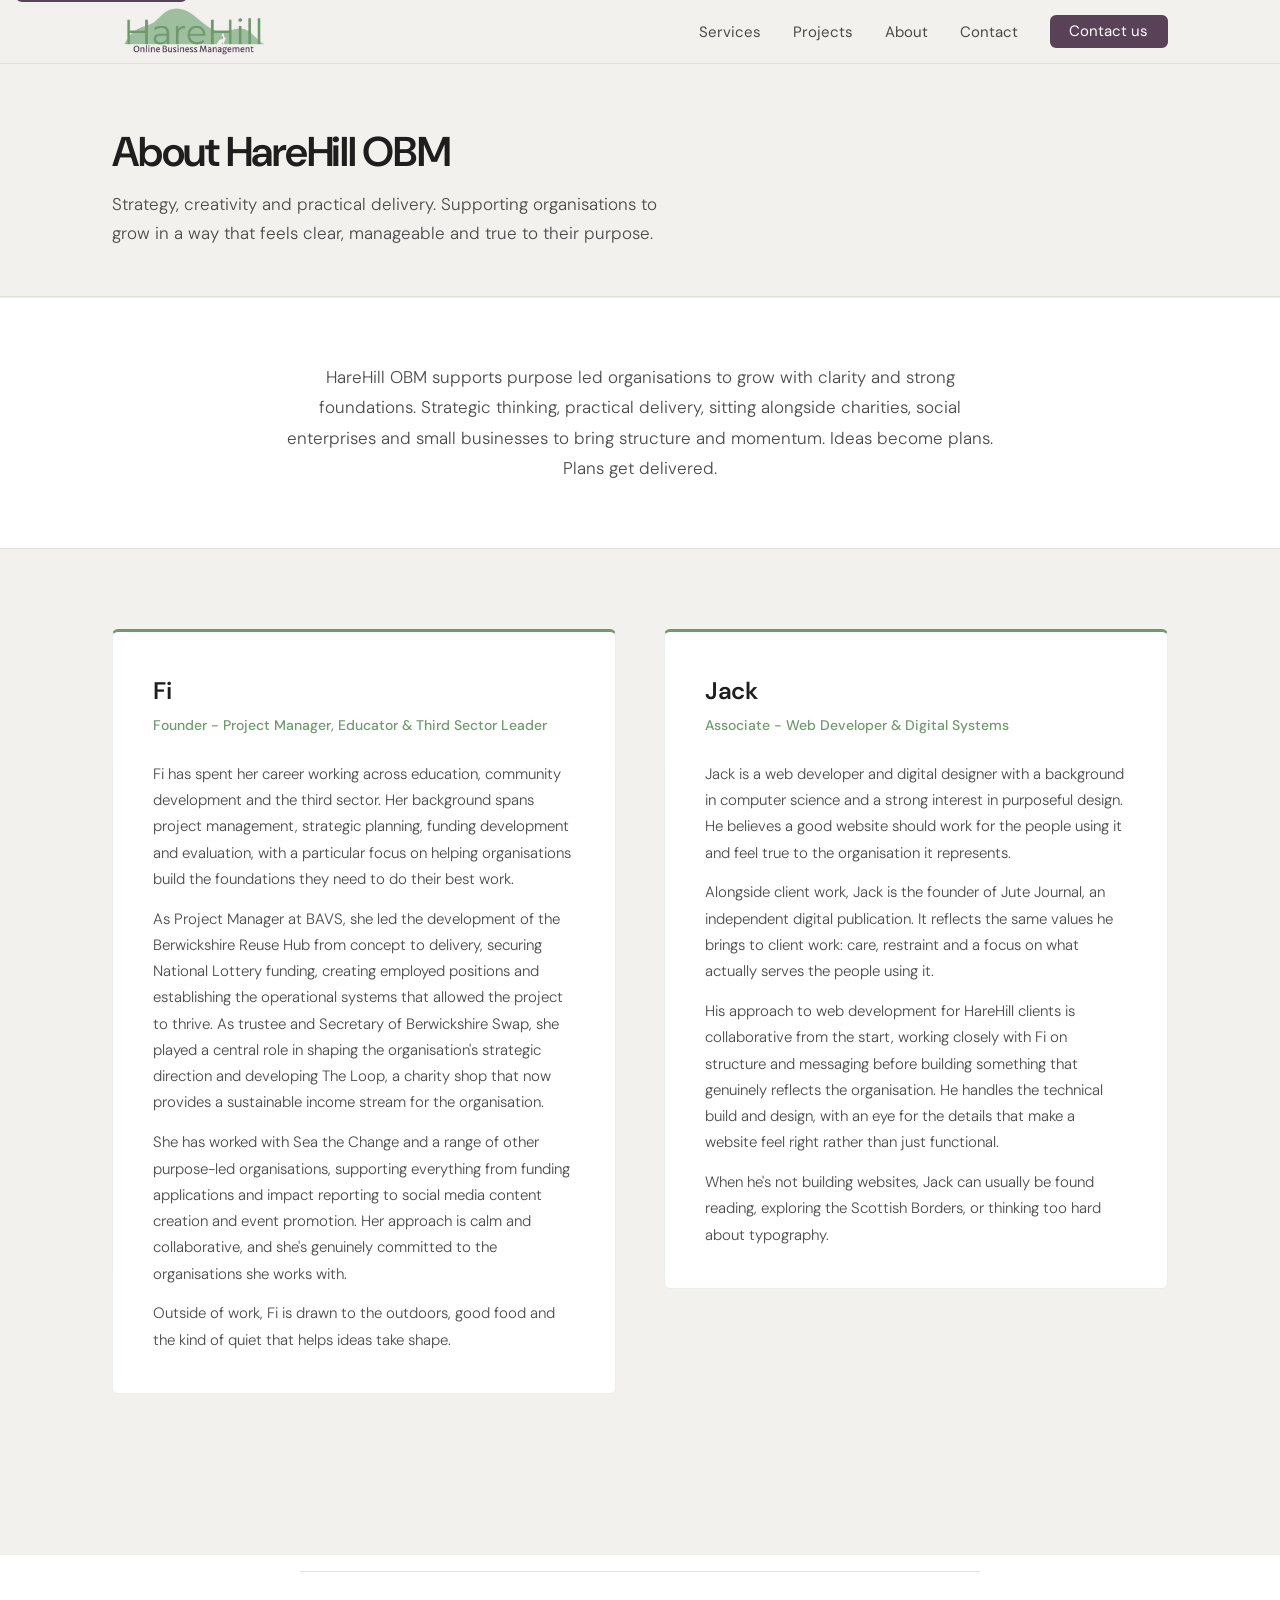
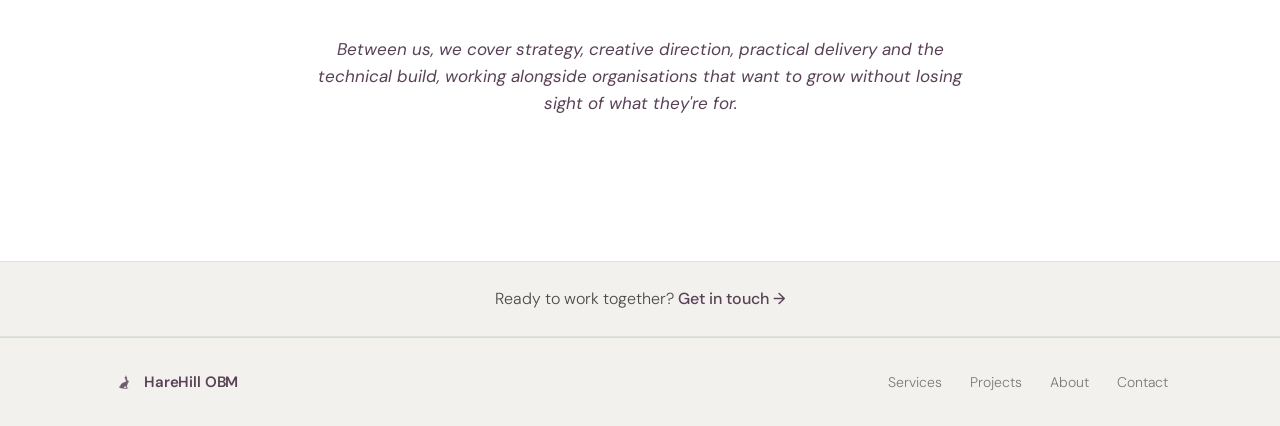
==== commit 6d50b134: "feat: add 404 page, enhance SEO metadata, and implement skip link for accessibility" ====
--- a/about.html
+++ b/about.html
@@ -4,14 +4,32 @@
   <meta charset="UTF-8">
   <meta name="viewport" content="width=device-width, initial-scale=1.0">
   <meta name="description" content="About HareHill OBM: meet Fi and Jack, the team behind the strategy, creativity and practical delivery.">
-  <title>About</title>
+  <title>About | HareHill OBM</title>
   <link rel="icon" type="image/png" href="img/hare.png">
+  <link rel="canonical" href="https://harehillobm.com/about.html">
+
+  <!-- Open Graph -->
+  <meta property="og:type" content="website">
+  <meta property="og:url" content="https://harehillobm.com/about.html">
+  <meta property="og:title" content="About | HareHill OBM">
+  <meta property="og:description" content="About HareHill OBM: meet Fi and Jack, the team behind the strategy, creativity and practical delivery.">
+  <!-- TODO: replace with a proper 1200x630 OG image -->
+  <meta property="og:image" content="https://harehillobm.com/img/HareHill%20Logo.png">
+
+  <!-- Twitter Card -->
+  <meta name="twitter:card" content="summary_large_image">
+  <meta name="twitter:title" content="About | HareHill OBM">
+  <meta name="twitter:description" content="About HareHill OBM: meet Fi and Jack, the team behind the strategy, creativity and practical delivery.">
+  <meta name="twitter:image" content="https://harehillobm.com/img/HareHill%20Logo.png">
+
   <link rel="preconnect" href="https://fonts.googleapis.com">
   <link rel="preconnect" href="https://fonts.gstatic.com" crossorigin>
   <link href="https://fonts.googleapis.com/css2?family=DM+Sans:ital,opsz,wght@0,9..40,300;0,9..40,400;0,9..40,500;0,9..40,600;1,9..40,300&display=swap" rel="stylesheet">
   <link rel="stylesheet" href="style.css">
 </head>
 <body>
+
+  <a href="#main" class="skip-link">Skip to main content</a>
 
   <!-- NAV -->
   <header class="nav" id="nav">
@@ -33,7 +51,7 @@
   </header>
 
   <!-- PAGE HERO -->
-  <section class="page-hero">
+  <section class="page-hero" id="main">
     <div class="container">
       <h1>About HareHill OBM</h1>
       <p>Strategy, creativity and practical delivery. Supporting organisations to grow in a way that feels clear, manageable and true to their purpose.</p>
@@ -81,6 +99,13 @@
     </div>
   </section>
 
+  <!-- CTA -->
+  <div class="services-cta about-cta">
+    <div class="container">
+      <p>Ready to work together? <a href="index.html#contact">Get in touch →</a></p>
+    </div>
+  </div>
+
   <!-- FOOTER -->
   <footer class="footer">
     <div class="container footer__inner">
@@ -118,4 +143,4 @@
   </script>
 
 </body>
-</html>+</html>
--- a/style.css
+++ b/style.css
@@ -1142,3 +1142,302 @@
     gap: 1.25rem;
   }
 }
+
+/* ── Skip to content link ─────────────────────────────────── */
+.skip-link {
+  position: absolute;
+  top: -40px;
+  left: 1rem;
+  background: var(--plum);
+  color: var(--white);
+  padding: 0.6rem 1rem;
+  border-radius: var(--radius);
+  font-size: 0.875rem;
+  font-weight: 500;
+  z-index: 200;
+  transition: top 0.15s;
+}
+
+.skip-link:focus {
+  top: 0.75rem;
+  outline: 2px solid var(--plum);
+  outline-offset: 2px;
+}
+
+/* ── Global focus-visible styles ──────────────────────────── */
+a:focus-visible,
+button:focus-visible,
+input:focus-visible,
+textarea:focus-visible,
+select:focus-visible,
+summary:focus-visible,
+.btn:focus-visible,
+.card__link:focus-visible {
+  outline: 2px solid var(--plum);
+  outline-offset: 2px;
+  border-radius: var(--radius);
+}
+
+/* ── Stat strip (homepage) ────────────────────────────────── */
+.stat-strip {
+  padding: 3.5rem 0;
+  border-top: 1px solid rgba(110,154,110,0.15);
+}
+
+.stat-strip__grid {
+  display: grid;
+  grid-template-columns: repeat(3, 1fr);
+  gap: 1.25rem;
+}
+
+.stat-strip__item {
+  padding: 1.5rem 1.75rem;
+  gap: 0.35rem;
+}
+
+.stat-strip__item .about__stat-num {
+  font-size: clamp(1.6rem, 2.5vw, 2.1rem);
+}
+
+.stat-strip__item .about__stat-label {
+  font-size: 0.9375rem;
+}
+
+@media (max-width: 768px) {
+  .stat-strip__grid {
+    grid-template-columns: 1fr;
+  }
+}
+
+/* ── Testimonials (homepage) ──────────────────────────────── */
+.testimonials {
+  padding: 5rem 0;
+  border-top: 1px solid rgba(110,154,110,0.15);
+  background: var(--white);
+}
+
+.testimonial {
+  max-width: 720px;
+  margin-inline: auto;
+  padding: 1rem 1.5rem;
+  position: relative;
+  text-align: center;
+}
+
+.testimonial::before {
+  content: "“";
+  display: block;
+  font-family: Georgia, 'Times New Roman', serif;
+  font-size: 6rem;
+  line-height: 0.8;
+  color: var(--plum);
+  opacity: 0.35;
+  margin-bottom: 0.5rem;
+}
+
+.testimonial__quote {
+  font-style: italic;
+  font-size: clamp(1.125rem, 2vw, 1.375rem);
+  font-weight: 300;
+  color: var(--ink-mid);
+  line-height: 1.6;
+  margin-bottom: 1.5rem;
+  letter-spacing: -0.01em;
+}
+
+.testimonial__cite {
+  font-size: 0.875rem;
+  font-weight: 500;
+  color: var(--plum);
+  font-style: normal;
+  letter-spacing: 0.02em;
+  display: block;
+}
+
+/* ── Select field (contact form) ──────────────────────────── */
+.form-group select {
+  font-family: var(--font);
+  font-size: 0.9375rem;
+  font-weight: 300;
+  color: var(--ink);
+  background: var(--white);
+  border: 1px solid rgba(110,154,110,0.3);
+  border-radius: var(--radius);
+  padding: 0.75rem 1rem;
+  outline: none;
+  transition: border-color 0.15s;
+  appearance: none;
+  -webkit-appearance: none;
+  background-image: url("data:image/svg+xml;charset=UTF-8,%3Csvg xmlns='http://www.w3.org/2000/svg' width='12' height='8' viewBox='0 0 12 8'%3E%3Cpath fill='none' stroke='%234a4a4a' stroke-width='1.6' stroke-linecap='round' stroke-linejoin='round' d='M1 1l5 5 5-5'/%3E%3C/svg%3E");
+  background-repeat: no-repeat;
+  background-position: right 1rem center;
+  background-size: 12px 8px;
+  padding-right: 2.5rem;
+}
+
+.form-group select:focus {
+  border-color: var(--green-dark);
+}
+
+/* ── How we work (services) ───────────────────────────────── */
+.how-we-work {
+  padding: 5rem 0;
+}
+
+.how-we-work__grid {
+  display: grid;
+  grid-template-columns: repeat(3, 1fr);
+  gap: 1.25rem;
+}
+
+.how-we-work__step {
+  display: inline-block;
+  font-size: 0.8125rem;
+  font-weight: 600;
+  color: var(--plum);
+  letter-spacing: 0.08em;
+  margin-bottom: 0.85rem;
+}
+
+@media (max-width: 768px) {
+  .how-we-work__grid {
+    grid-template-columns: 1fr;
+  }
+}
+
+/* ── FAQ (services) ───────────────────────────────────────── */
+.faq {
+  padding: 5rem 0 6rem;
+  border-top: 1px solid rgba(110,154,110,0.15);
+  background: var(--white);
+}
+
+.faq__list {
+  max-width: 760px;
+  display: flex;
+  flex-direction: column;
+  gap: 0.75rem;
+}
+
+.faq__item {
+  background: var(--cream);
+  border: 1px solid rgba(110,154,110,0.18);
+  border-left: 3px solid var(--green-dark);
+  border-radius: var(--radius);
+  padding: 1rem 1.25rem;
+  transition: border-color 0.18s;
+}
+
+.faq__item[open] {
+  border-left-color: var(--plum);
+}
+
+.faq__item summary {
+  cursor: pointer;
+  font-size: 0.9375rem;
+  font-weight: 500;
+  color: var(--ink);
+  list-style: none;
+  display: flex;
+  align-items: center;
+  justify-content: space-between;
+  gap: 1rem;
+}
+
+.faq__item summary::-webkit-details-marker {
+  display: none;
+}
+
+.faq__item summary::after {
+  content: "+";
+  font-size: 1.25rem;
+  font-weight: 400;
+  color: var(--plum);
+  flex-shrink: 0;
+  transition: transform 0.2s;
+  line-height: 1;
+}
+
+.faq__item[open] summary::after {
+  content: "−";
+}
+
+.faq__item p {
+  font-size: 0.9375rem;
+  color: var(--ink-mid);
+  font-weight: 300;
+  line-height: 1.75;
+  margin-top: 0.85rem;
+}
+
+/* ── About page CTA ───────────────────────────────────────── */
+.about-cta {
+  border-top: 1px solid rgba(110,154,110,0.15);
+}
+
+/* ── 404 page ─────────────────────────────────────────────── */
+.not-found {
+  padding: 5rem 0 6rem;
+}
+
+.not-found__inner {
+  max-width: 640px;
+  text-align: center;
+}
+
+.not-found__hare {
+  height: 64px;
+  width: auto;
+  margin: 0 auto 1.5rem;
+  opacity: 0.5;
+}
+
+.not-found__eyebrow {
+  display: inline-block;
+  background: rgba(89,65,87,0.08);
+  color: var(--plum);
+  border-radius: 999px;
+  padding: 0.3rem 0.85rem;
+  font-size: 0.8125rem;
+  font-weight: 500;
+  letter-spacing: 0.08em;
+  margin-bottom: 1.25rem;
+}
+
+.not-found__headline {
+  font-size: clamp(1.8rem, 4vw, 2.6rem);
+  font-weight: 600;
+  line-height: 1.2;
+  letter-spacing: -0.03em;
+  color: var(--ink);
+  margin-bottom: 1rem;
+}
+
+.not-found__sub {
+  font-size: 1.0625rem;
+  color: var(--ink-mid);
+  font-weight: 300;
+  line-height: 1.7;
+  margin-bottom: 2.25rem;
+  max-width: 520px;
+  margin-inline: auto;
+}
+
+.not-found__links {
+  display: flex;
+  flex-wrap: wrap;
+  justify-content: center;
+  gap: 0.5rem 1.5rem;
+}
+
+.not-found__links a {
+  font-size: 0.9375rem;
+  font-weight: 500;
+  color: var(--green-dark);
+  padding: 0.5rem 0.25rem;
+  transition: color 0.15s;
+}
+
+.not-found__links a:hover {
+  color: var(--plum);
+}
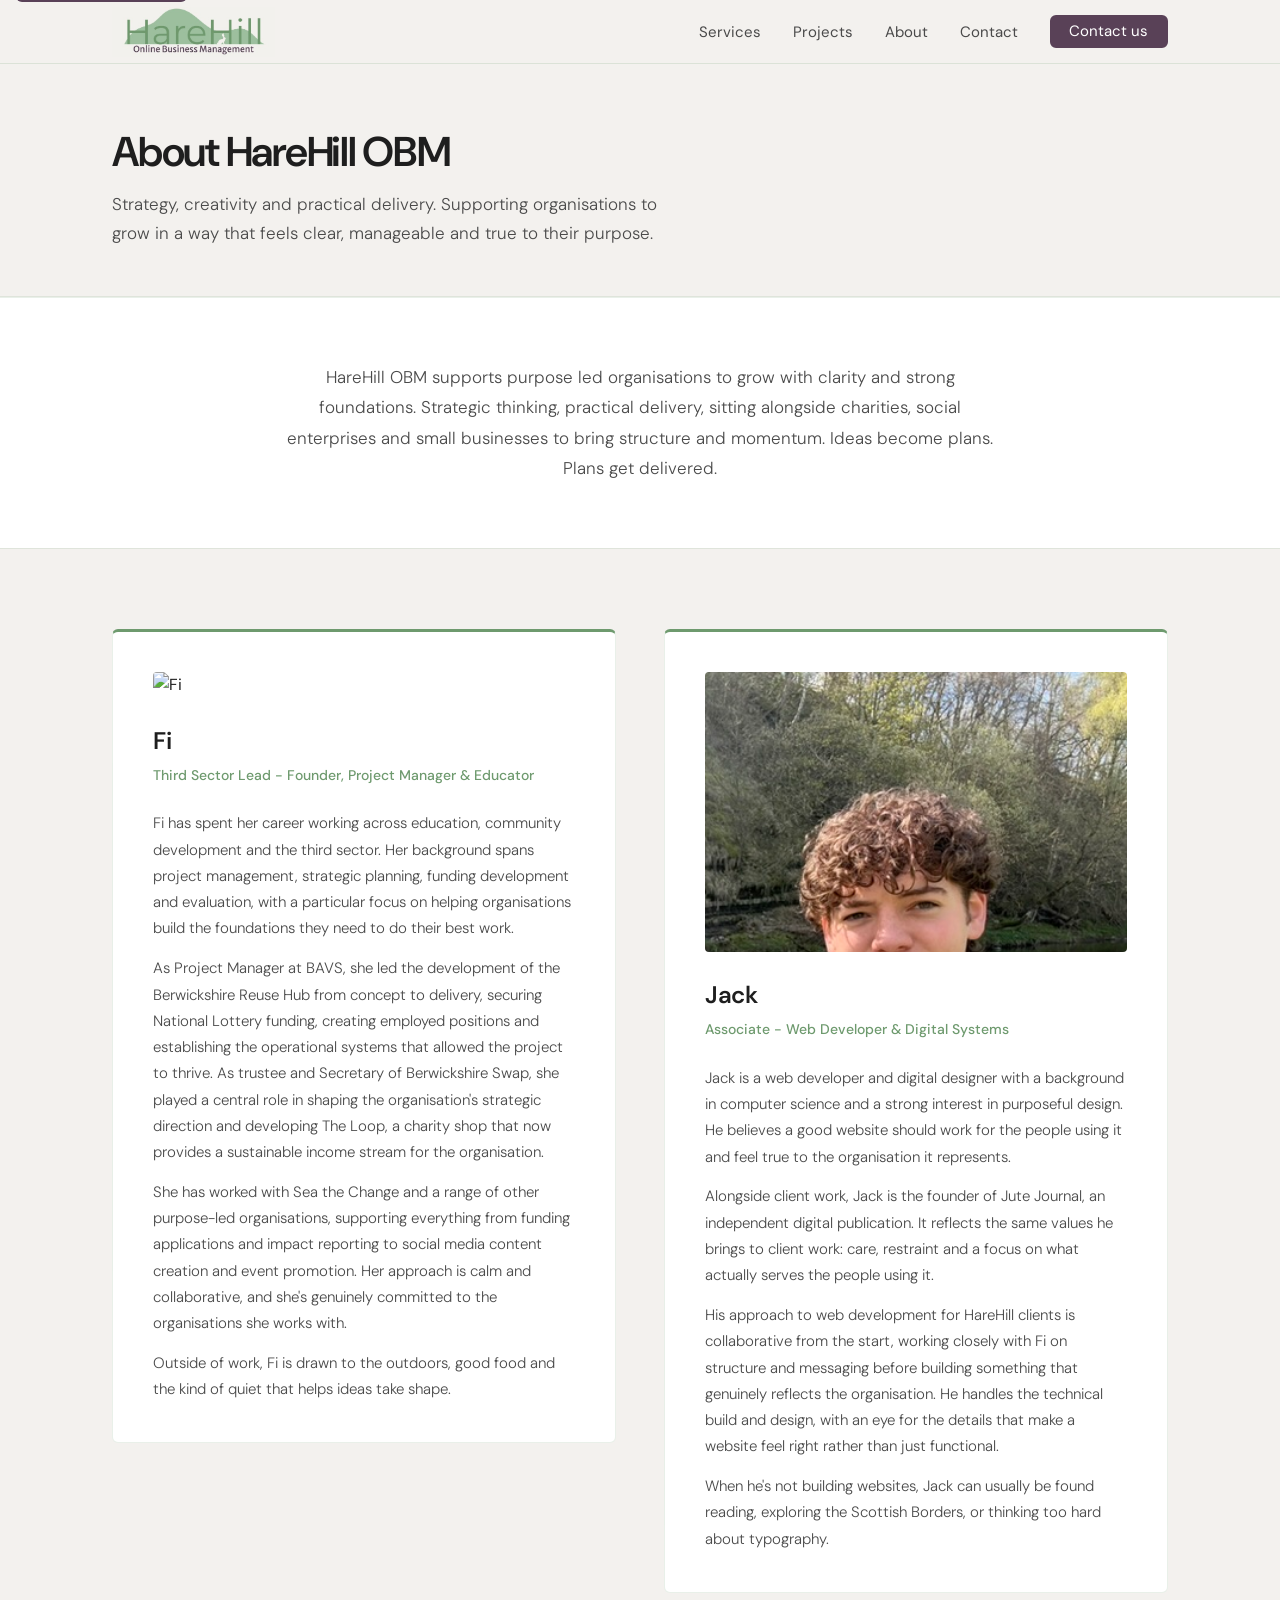
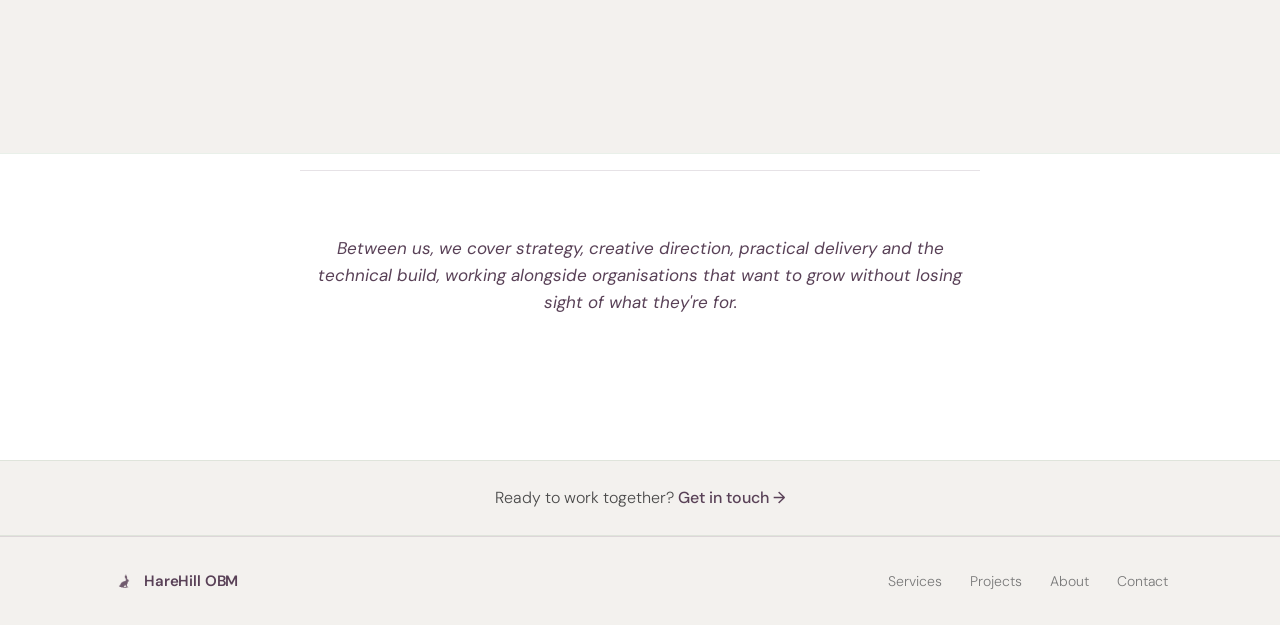
==== commit 373df4a4: "feat: update about page, testimonial, and FAQ - Remove scrolling logo wheel (marquee) and statistics" ====
--- a/about.html
+++ b/about.html
@@ -71,8 +71,9 @@
       <div class="team-grid">
 
         <div class="team-card">
+          <img src="img/fi-aboutUS.HEIC" alt="Fi" class="team-card__photo">
           <h2>Fi</h2>
-          <span class="role">Founder - Project Manager, Educator &amp; Third Sector Leader</span>
+          <span class="role">Third Sector Lead - Founder, Project Manager &amp; Educator</span>
           <p>Fi has spent her career working across education, community development and the third sector. Her background spans project management, strategic planning, funding development and evaluation, with a particular focus on helping organisations build the foundations they need to do their best work.</p>
           <p>As Project Manager at BAVS, she led the development of the Berwickshire Reuse Hub from concept to delivery, securing National Lottery funding, creating employed positions and establishing the operational systems that allowed the project to thrive. As trustee and Secretary of Berwickshire Swap, she played a central role in shaping the organisation's strategic direction and developing The Loop, a charity shop that now provides a sustainable income stream for the organisation.</p>
           <p>She has worked with Sea the Change and a range of other purpose-led organisations, supporting everything from funding applications and impact reporting to social media content creation and event promotion. Her approach is calm and collaborative, and she's genuinely committed to the organisations she works with.</p>
@@ -80,6 +81,7 @@
         </div>
 
         <div class="team-card">
+          <img src="img/Jack-aboutus.jpeg" alt="Jack" class="team-card__photo">
           <h2>Jack</h2>
           <span class="role">Associate - Web Developer &amp; Digital Systems</span>
           <p>Jack is a web developer and digital designer with a background in computer science and a strong interest in purposeful design. He believes a good website should work for the people using it and feel true to the organisation it represents.</p>
--- a/style.css
+++ b/style.css
@@ -956,6 +956,16 @@
   border-left: 1px solid rgba(110,154,110,0.15);
   border-radius: var(--radius);
   padding: 2.5rem;
+}
+
+.team-card__photo {
+  width: 100%;
+  max-height: 280px;
+  object-fit: cover;
+  object-position: center top;
+  border-radius: calc(var(--radius) - 2px);
+  margin-bottom: 1.5rem;
+  display: block;
 }
 
 .team-card h2 {
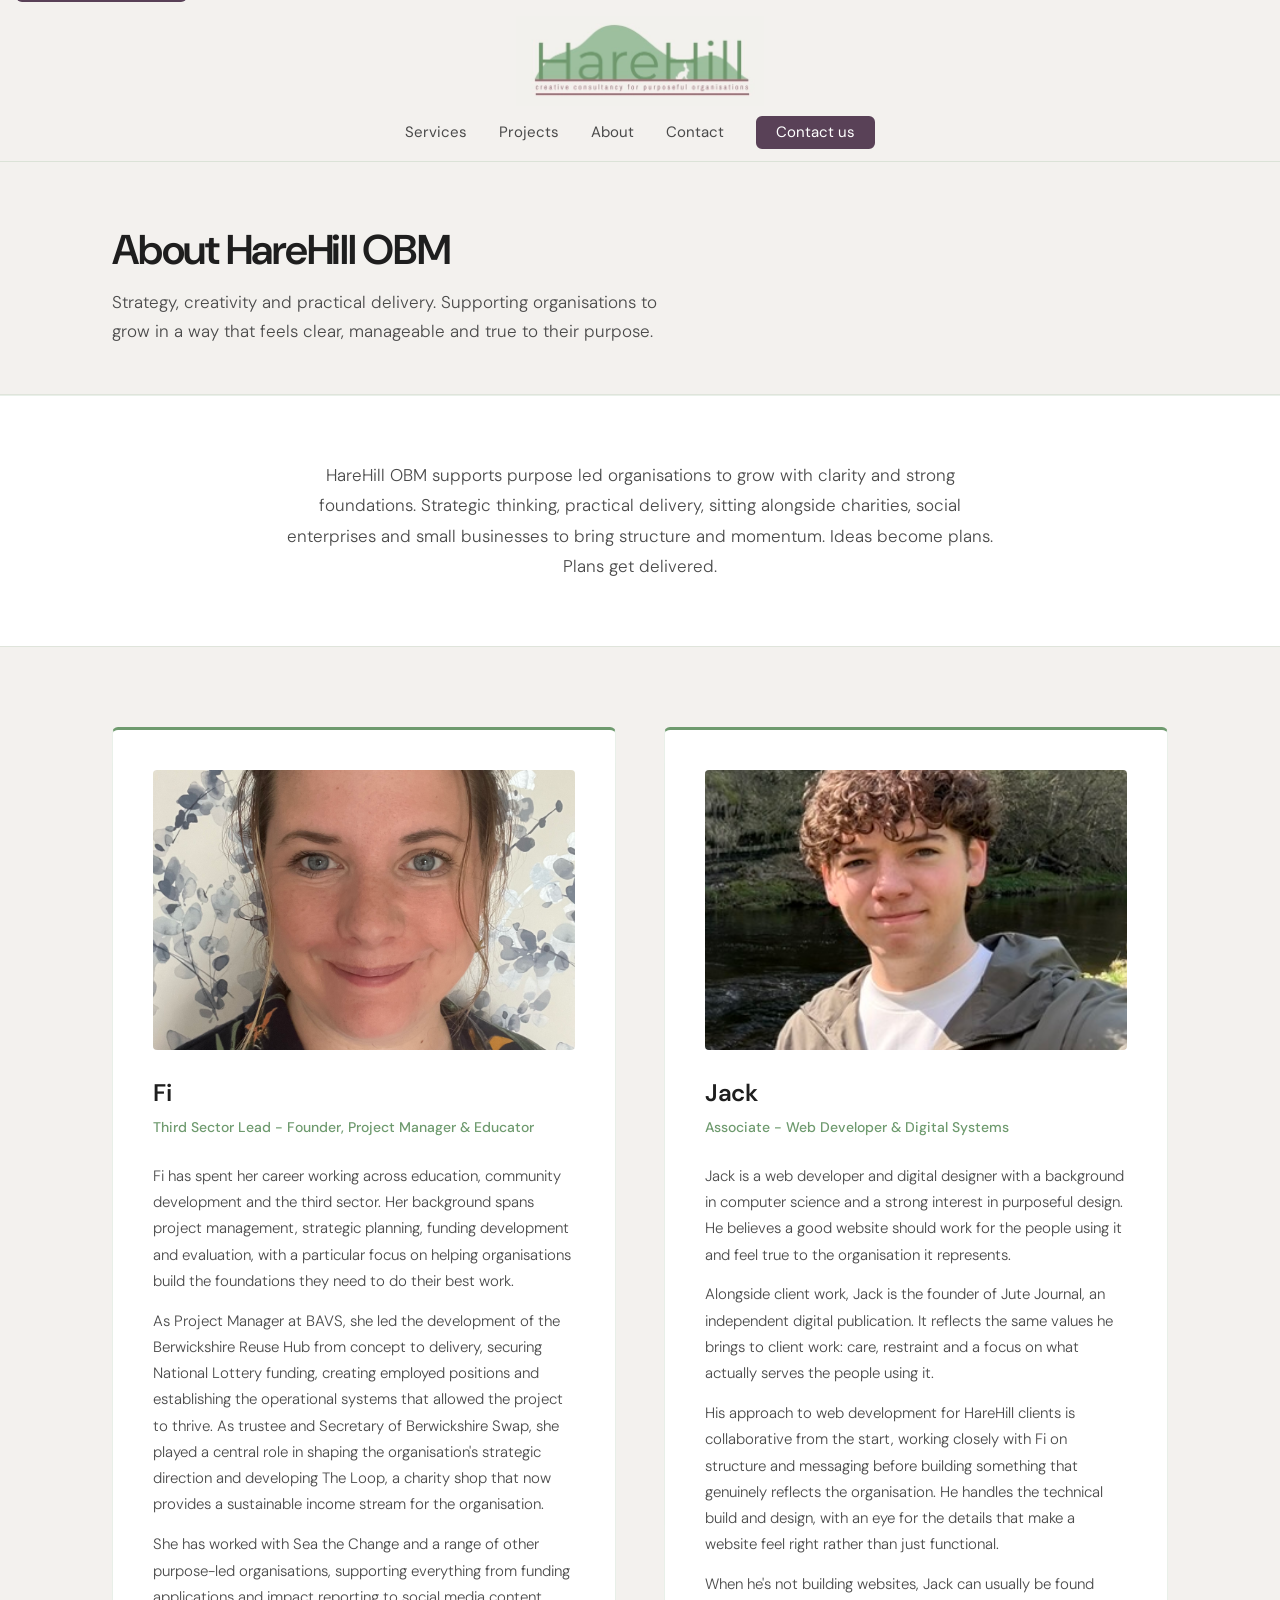
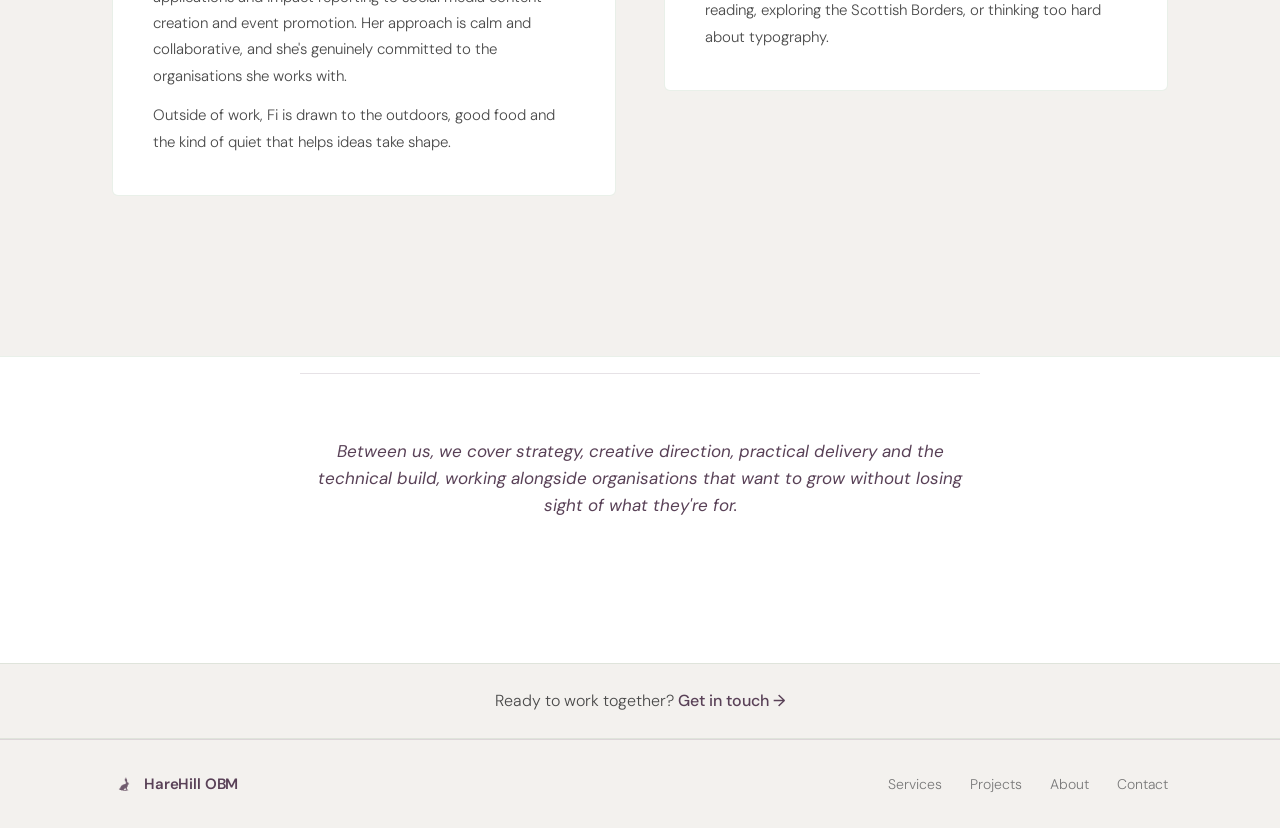
==== commit 583b58a3: "feat: centre logo and move nav links below it Co-Authored-By: Claude Sonnet 4.6 <noreply@anthropic.c" ====
--- a/about.html
+++ b/about.html
@@ -34,12 +34,14 @@
   <!-- NAV -->
   <header class="nav" id="nav">
     <div class="nav__inner container">
-      <a href="index.html" class="nav__logo">
-        <img src="img/HareHill%20Logo.png" alt="Hare Hill" class="nav__logo-img">
-      </a>
-      <button class="nav__hamburger" id="nav-toggle" aria-label="Toggle menu" aria-expanded="false">
-        <span></span><span></span><span></span>
-      </button>
+      <div class="nav__top">
+        <a href="index.html" class="nav__logo">
+          <img src="img/HareHill%20Logo.png" alt="Hare Hill" class="nav__logo-img">
+        </a>
+        <button class="nav__hamburger" id="nav-toggle" aria-label="Toggle menu" aria-expanded="false">
+          <span></span><span></span><span></span>
+        </button>
+      </div>
       <nav class="nav__links">
         <a href="services.html">Services</a>
         <a href="projects.html">Projects</a>
@@ -71,7 +73,7 @@
       <div class="team-grid">
 
         <div class="team-card">
-          <img src="img/fi-aboutUS.HEIC" alt="Fi" class="team-card__photo">
+          <img src="img/fi-aboutus.jpeg" alt="Fi" class="team-card__photo">
           <h2>Fi</h2>
           <span class="role">Third Sector Lead - Founder, Project Manager &amp; Educator</span>
           <p>Fi has spent her career working across education, community development and the third sector. Her background spans project management, strategic planning, funding development and evaluation, with a particular focus on helping organisations build the foundations they need to do their best work.</p>
--- a/style.css
+++ b/style.css
@@ -18,7 +18,7 @@
   --font: 'DM Sans', system-ui, sans-serif;
   --container: 1120px;
   --radius: 6px;
-  --nav-h: 64px;
+  --nav-h: 140px;
 }
 
 html {
@@ -118,7 +118,6 @@
   position: sticky;
   top: 0;
   z-index: 100;
-  height: var(--nav-h);
   background: var(--cream);
   border-bottom: 1px solid rgba(110,154,110,0.18);
   transition: background 0.2s, box-shadow 0.2s;
@@ -131,10 +130,19 @@
 }
 
 .nav__inner {
-  height: 100%;
-  display: flex;
+  display: flex;
+  flex-direction: column;
   align-items: center;
-  justify-content: space-between;
+  padding: 1rem 0 0.75rem;
+  gap: 0.6rem;
+}
+
+.nav__top {
+  position: relative;
+  width: 100%;
+  display: flex;
+  justify-content: center;
+  align-items: center;
 }
 
 .nav__logo {
@@ -143,7 +151,7 @@
 }
 
 .nav__logo-img {
-  height: 50px;
+  height: 90px;
   width: auto;
   display: block;
 }
@@ -152,6 +160,7 @@
   display: flex;
   gap: 2rem;
   align-items: center;
+  justify-content: center;
 }
 
 .nav__links a {
@@ -962,7 +971,7 @@
   width: 100%;
   max-height: 280px;
   object-fit: cover;
-  object-position: center top;
+  object-position: center center;
   border-radius: calc(var(--radius) - 2px);
   margin-bottom: 1.5rem;
   display: block;
@@ -1055,12 +1064,14 @@
 @media (max-width: 768px) {
   .nav__hamburger {
     display: flex;
+    position: absolute;
+    right: 0;
   }
 
   .nav__links {
     display: none;
     position: absolute;
-    top: var(--nav-h);
+    top: 100%;
     left: 0;
     right: 0;
     background: var(--cream);
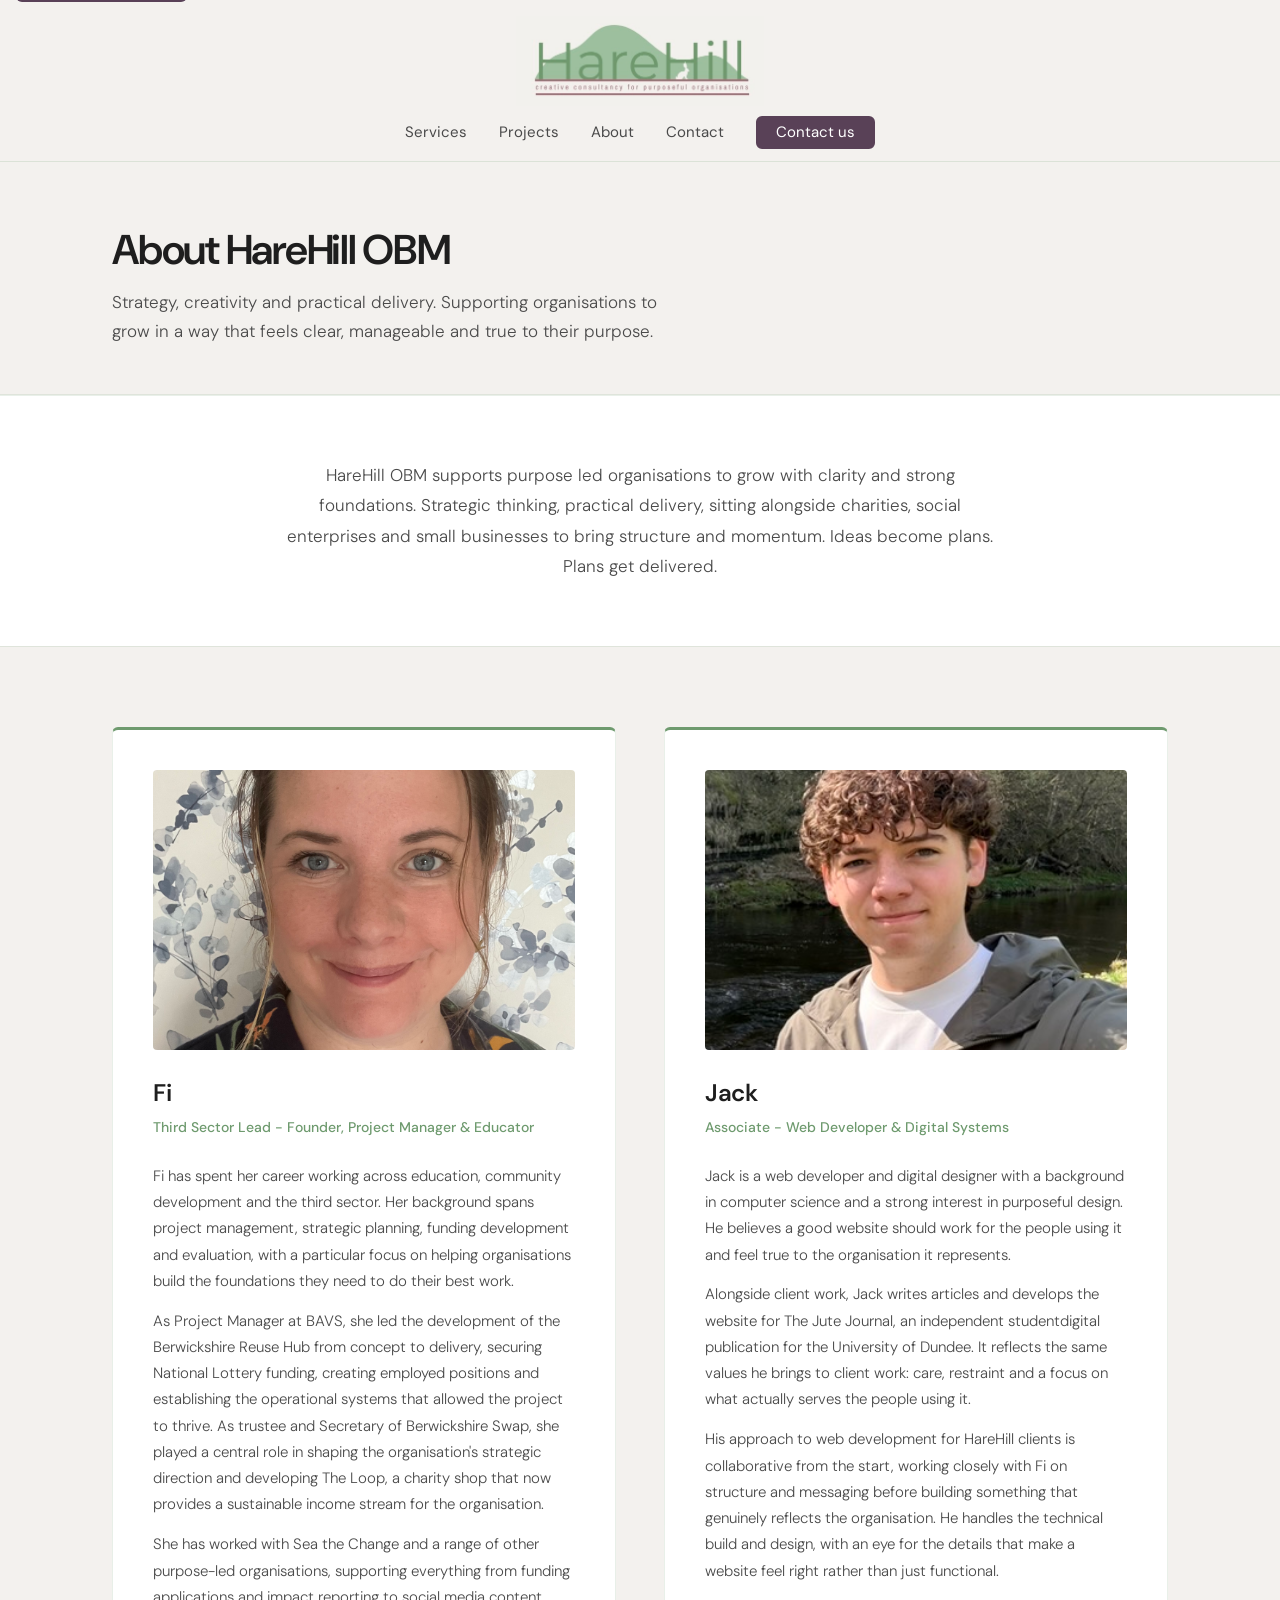
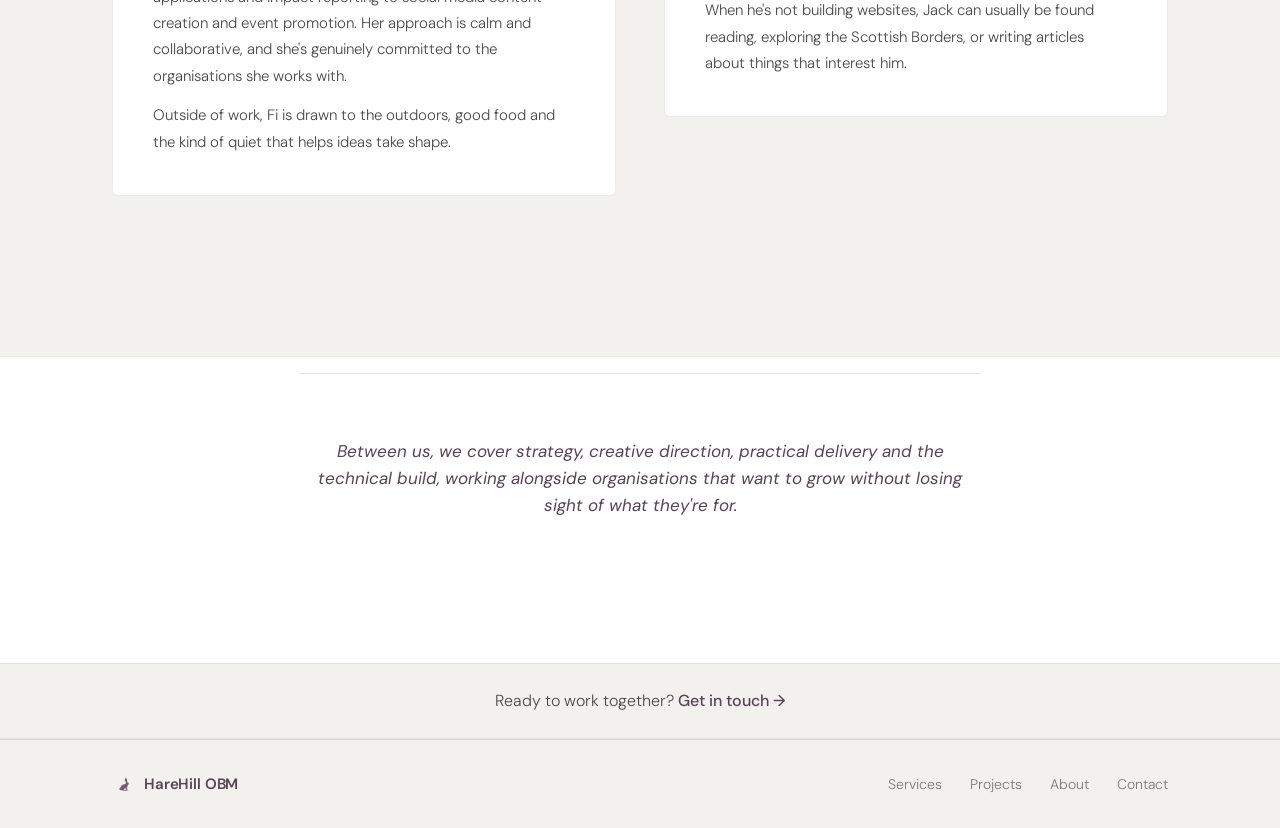
==== commit 6c167e2b: "fix: update Jack's bio for clarity and detail Co-authored-by: Copilot <copilot@github.com>" ====
--- a/about.html
+++ b/about.html
@@ -87,9 +87,9 @@
           <h2>Jack</h2>
           <span class="role">Associate - Web Developer &amp; Digital Systems</span>
           <p>Jack is a web developer and digital designer with a background in computer science and a strong interest in purposeful design. He believes a good website should work for the people using it and feel true to the organisation it represents.</p>
-          <p>Alongside client work, Jack is the founder of Jute Journal, an independent digital publication. It reflects the same values he brings to client work: care, restraint and a focus on what actually serves the people using it.</p>
+          <p>Alongside client work, Jack writes articles and develops the website for The Jute Journal, an independent studentdigital publication for the University of Dundee. It reflects the same values he brings to client work: care, restraint and a focus on what actually serves the people using it.</p>
           <p>His approach to web development for HareHill clients is collaborative from the start, working closely with Fi on structure and messaging before building something that genuinely reflects the organisation. He handles the technical build and design, with an eye for the details that make a website feel right rather than just functional.</p>
-          <p>When he's not building websites, Jack can usually be found reading, exploring the Scottish Borders, or thinking too hard about typography.</p>
+          <p>When he's not building websites, Jack can usually be found reading, exploring the Scottish Borders, or writing articles about things that interest him.</p>
         </div>
 
       </div>
--- a/style.css
+++ b/style.css
@@ -669,6 +669,28 @@
   font-weight: 300;
   line-height: 1.65;
   margin-bottom: 0.75rem;
+}
+
+.projects__past-label {
+  grid-column: 1 / -1;
+  padding: 0.5rem 0 0.25rem;
+  border-top: 2px solid rgba(110,154,110,0.18);
+  margin-top: 0.5rem;
+  font-size: 0.8125rem;
+  font-weight: 500;
+  color: var(--ink-light);
+  letter-spacing: 0.04em;
+  text-transform: uppercase;
+}
+
+.project-card--past {
+  border-top-color: var(--green-light);
+  opacity: 0.85;
+}
+
+.project-card--past:hover {
+  opacity: 1;
+  border-top-color: var(--green-dark);
 }
 
 /* ── Page Hero (inner pages) ──────────────────────────────── */
